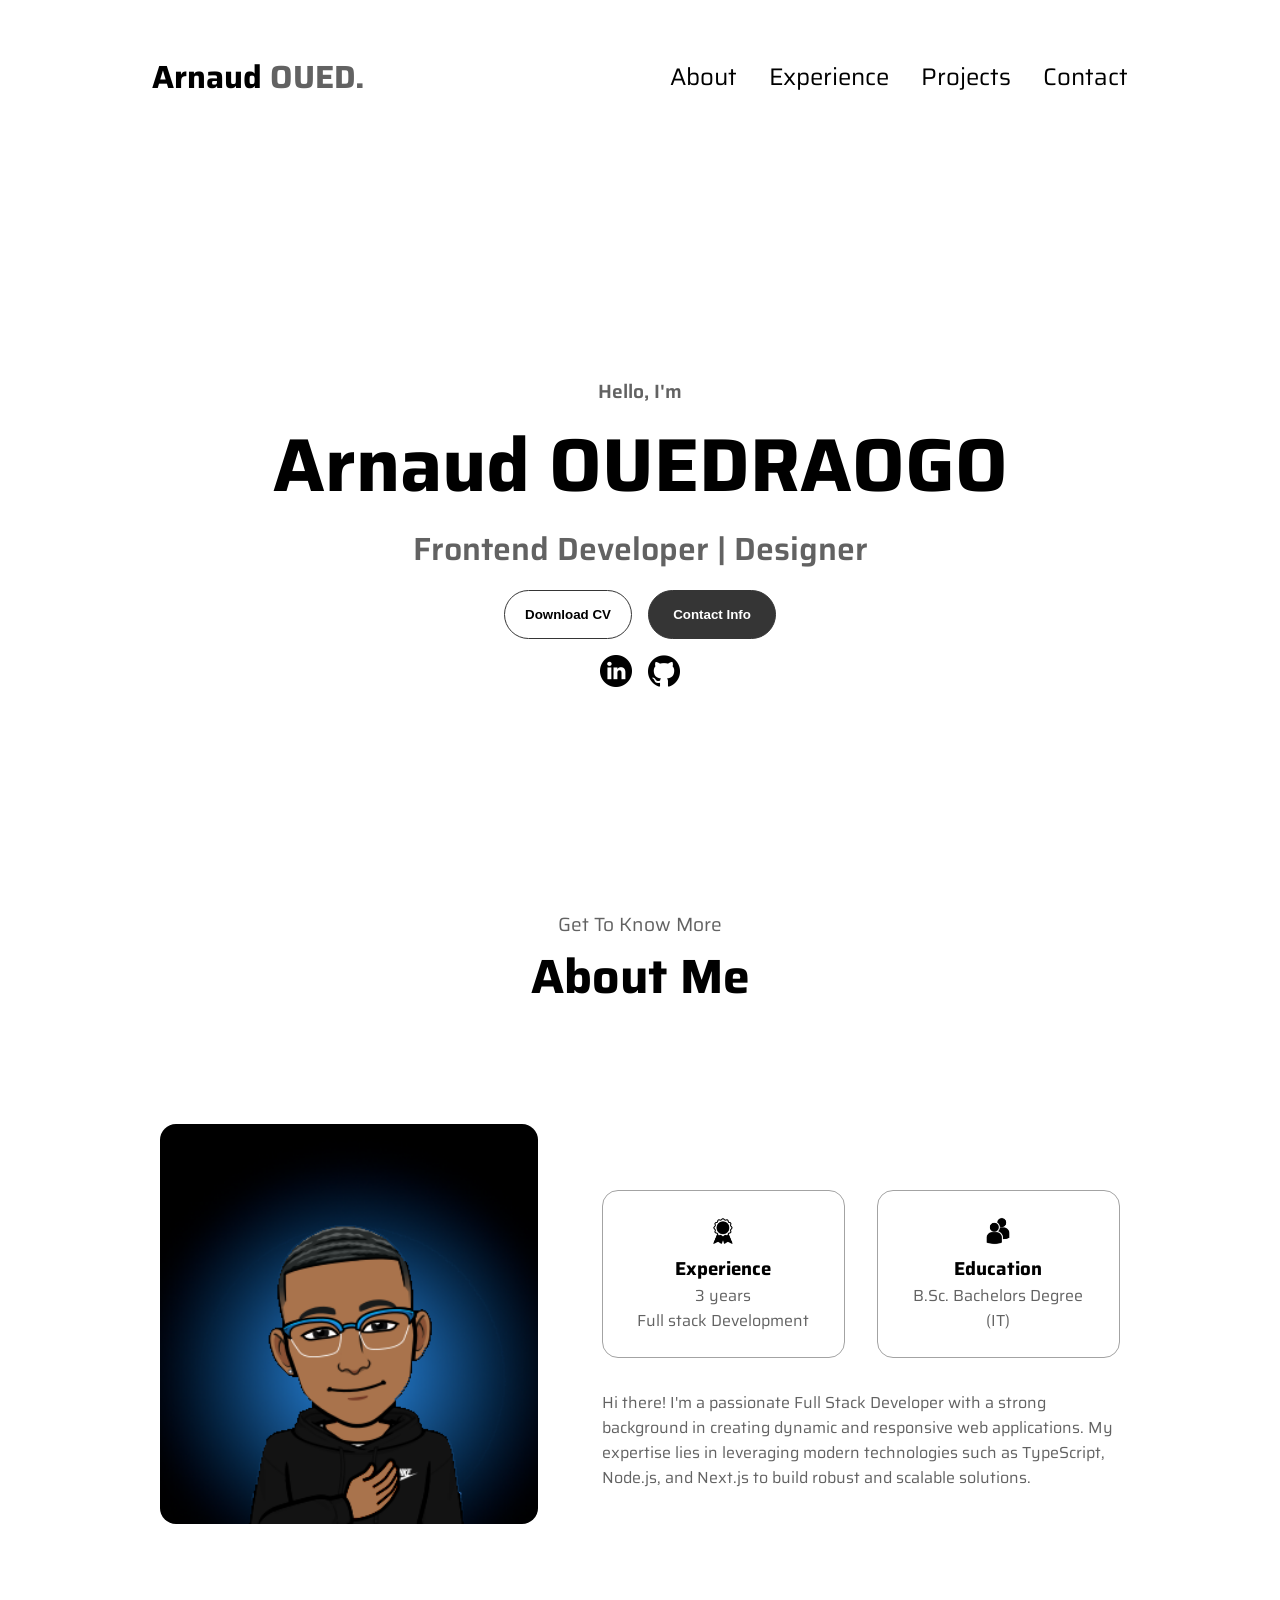
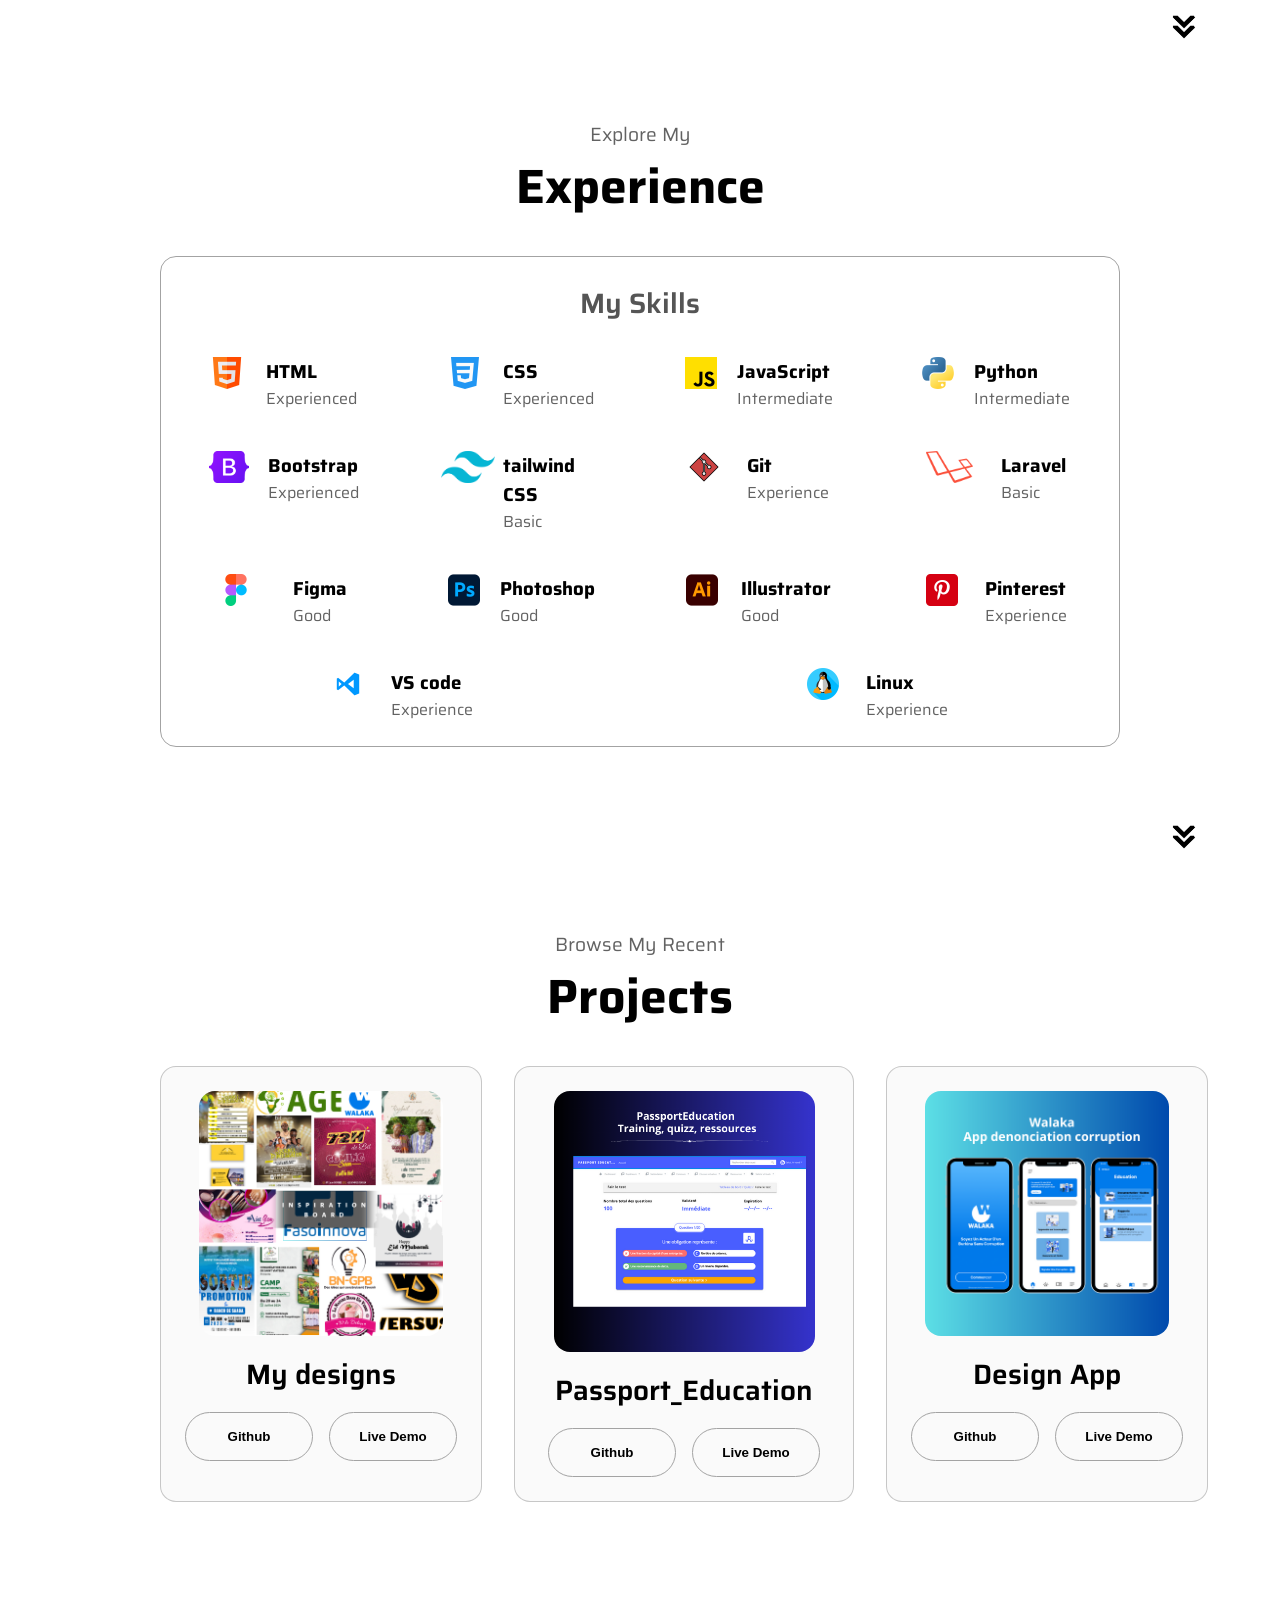
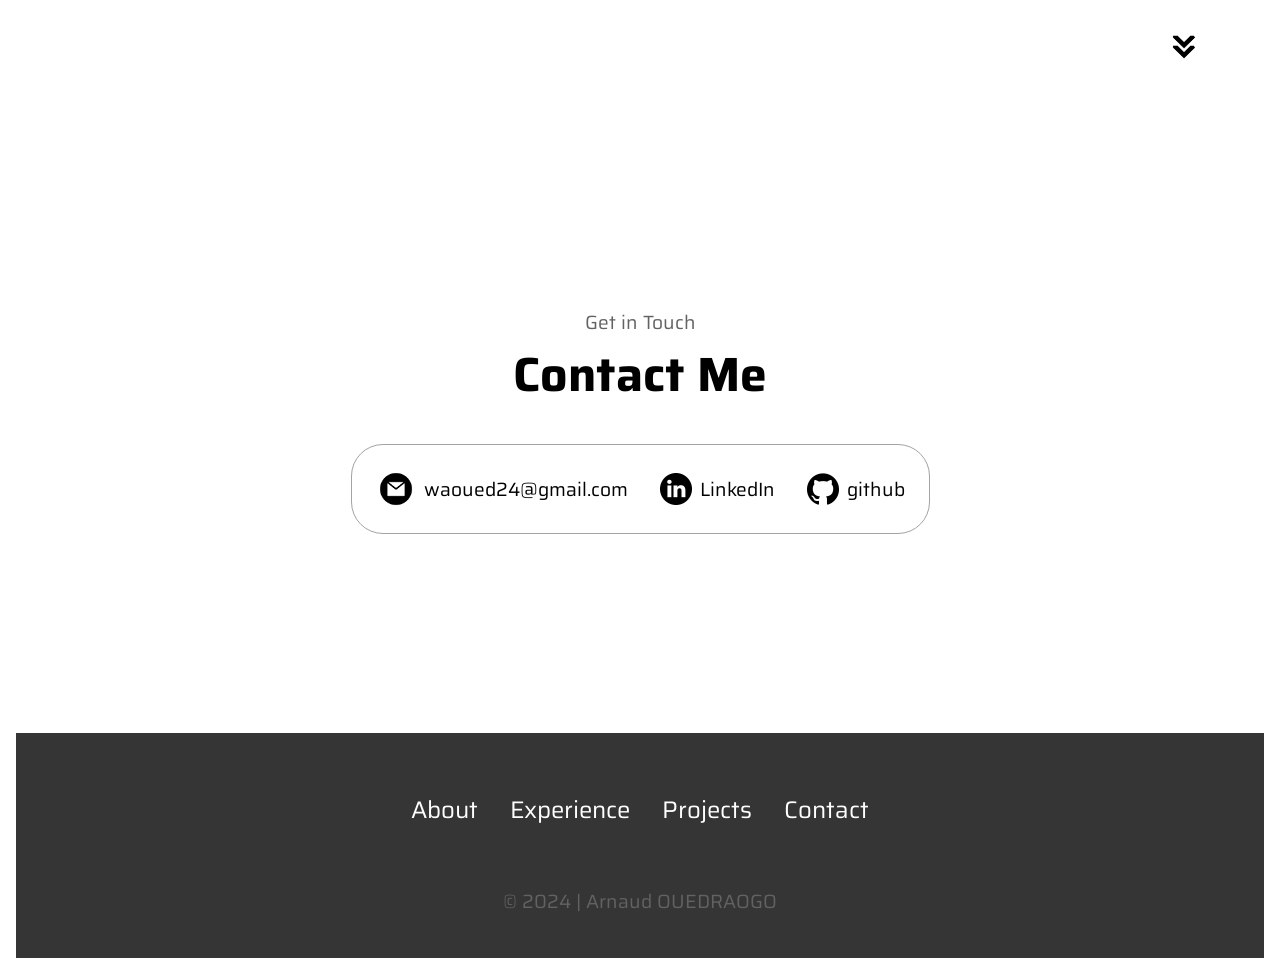
==== index.html @ 66325e2b "first commit" ====
<!DOCTYPE html>
<html lang="en">

<head>
  <meta charset="UTF-8" />
  <meta http-equiv="X-UA-Compatible" content="IE=edge" />
  <meta name="viewport" content="width=device-width, initial-scale=1.0" />
  <title>Arnaud OUED. | Portofolio</title>
  <link rel="stylesheet" href="style.css" />
  <link rel="stylesheet" href="mediaqueries.css" />
</head>

<body>
  <nav id="desktop-nav">
    <div class="logo"><strong>Arnaud <span>OUED.</span></strong></div>
    <div>
      <ul class="nav-links">
        <li><a href="#about">About</a></li>
        <li><a href="#experience">Experience</a></li>
        <li><a href="#projects">Projects</a></li>
        <li><a href="#contact">Contact</a></li>
      </ul>
    </div>
  </nav>
  <nav id="hamburger-nav">
    <div class="logo"><strong>Arnaud <span>OUED.</span></strong></div>
    <div class="hamburger-menu">
      <div class="hamburger-icon" onclick="toggleMenu()">
        <span></span>
        <span></span>
        <span></span>
      </div>
      <div class="menu-links">
        <li><a href="#about" onclick="toggleMenu()">About</a></li>
        <li><a href="#experience" onclick="toggleMenu()">Experience</a><li>
        <li><a href="#projects" onclick="toggleMenu()">Projects</a></li>
        <li><a href="#contact" onclick="toggleMenu()">Contact</a></li>
      </div>
    </div>
  </nav>
  <section id="profile">
    <!-- <div class="section__pic-container">
      <img src="./assets/profile-pic.png" alt="John Doe profile picture" />
    </div> -->
    <div class="section__text">
      <p class="section__text__p1">Hello, I'm</p>
      <h1 style="font-size: 75px;" class="title">Arnaud OUEDRAOGO</h1>
      <p class="section__text__p2">Frontend Developer | Designer</p>
      <div class="btn-container">
        <button class="btn btn-color-2" onclick="window.open('./assets/resume.pdf')">
          Download CV
        </button>
        <button class="btn btn-color-1" onclick="location.href='./#contact'">
          Contact Info
        </button>
      </div>
      <div id="socials-container">
        <img src="./assets/linkedin.png" alt="My LinkedIn profile" class="icon"
          onclick="location.href='https://www.linkedin.com/in/vikash-kumar-14782823b/'" />
        <img src="./assets/github.png" alt="My Github profile" class="icon"
          onclick="location.href='https://github.com/vikraj66'" />
      </div>
    </div>
  </section>
  <section id="about">
    <p class="section__text__p1">Get To Know More</p>
    <h1 class="title">About Me</h1>
    <div class="section-container">
      <div class="section__pic-container">
        <img src="./assets/Nono.png" alt="Profile picture" class="about-pic" />
      </div>
      <div class="about-details-container">
        <div class="about-containers">
          <div class="details-container">
            <img src="./assets/experience.png" alt="Experience icon" class="icon" />
            <h3>Experience</h3>
            <p>3 years <br />Full stack Development</p>
          </div>
          <div class="details-container">
            <img src="./assets/education.png" alt="Education icon" class="icon" />
            <h3>Education</h3>
            <p>B.Sc. Bachelors Degree (IT) </p>
          </div>
        </div>
        <div class="text-container">
          <p>
            Hi there! I'm a passionate Full Stack Developer with a strong background in creating dynamic and responsive
            web applications. My expertise lies in leveraging modern technologies such as TypeScript, Node.js, and
            Next.js to build robust and scalable solutions.
          </p>
        </div>
      </div>
    </div>
    <img src="./assets/arrow.png" alt="Arrow icon" class="icon arrow" onclick="location.href='./#experience'" />
  </section>
  <section id="experience">
    <p class="section__text__p1">Explore My</p>
    <h1 class="title">Experience</h1>
    <div class="experience-details-container">
      <div class="about-containers">
        <div class="details-container">
          <h2 class="experience-sub-title">My Skills</h2>
          <div class="article-container">
            <article>
              <img src="./assets/html.png" alt="Experience icon" class="icon" />
              <div>
                <h3>HTML</h3>
                <p>Experienced</p>
              </div>
            </article>
            <article>
              <img src="./assets/css-3.png" alt="Experience icon" class="icon" />
              <div>
                <h3>CSS</h3>
                <p>Experienced</p>
              </div>
            </article>
            <article>
              <img src="./assets/js.png" alt="Experience icon" class="icon" />
              <div>
                <h3>JavaScript</h3>
                <p>Intermediate</p>
              </div>
            </article>
            <article>
              <img src="./assets/python.png" alt="Experience icon" class="icon" />
              <div>
                <h3>Python</h3>
                <p>Intermediate</p>
              </div>
            </article>
            <article>
              <img src="./assets/bootstrap.png" alt="Experience icon" class="icon" />
              <div>
                <h3>Bootstrap</h3>
                <p>Experienced</p>
              </div>
            </article>
            <article>
              <img src="./assets/tailwind.png" alt="Experience icon" class="icon" />
              <div>
                <h3>tailwind CSS</h3>
                <p>Basic</p>
              </div>
            </article>
            
            <article>
              <img src="./assets/gite.png" alt="Experience icon" class="icon" />
              <div>
                <h3>Git</h3>
                <p>Experience</p>
              </div>
            </article>
            <article>
              <img src="./assets/laravel.png" alt="Experience icon" class="icon" />
              <div>
                <h3>Laravel</h3>
                <p>Basic</p>
              </div>
            </article>
            <article>
              <img src="./assets/figma.png" alt="Experience icon" class="icon" />
              <div>
                <h3>Figma</h3>
                <p>Good</p>
              </div>
            </article>
            <article>
              <img src="./assets/photoshop.png" alt="Experience icon" class="icon" />
              <div>
                <h3>Photoshop</h3>
                <p>Good</p>
              </div>
            </article>
            <article>
              <img src="./assets/illustrateur.png" alt="Experience icon" class="icon" />
              <div>
                <h3>Illustrator</h3>
                <p>Good</p>
              </div>
            </article>
            <article>
              <img src="./assets/pinterest.png" alt="Experience icon" class="icon" />
              <div>
                <h3><Pre></Pre>Pinterest</h3>
                <p>Experience</p>
              </div>
            </article>
            <article>
              <img src="./assets/code.png" alt="Experience icon" class="icon" />
              <div>
                <h3>VS code</h3>
                <p>Experience</p>
              </div>
            </article>
            <article>
              <img src="./assets/linux.png" alt="Experience icon" class="icon" />
              <div>
                <h3>Linux</h3>
                <p>Experience</p>
              </div>
            </article>
          </div>
        </div>
      </div>
    </div>
    <img src="./assets/arrow.png" alt="Arrow icon" class="icon arrow" onclick="location.href='./#projects'" />
  </section>
  <section id="projects">
    <p class="section__text__p1">Browse My Recent</p>
    <h1 class="title">Projects</h1>
    <div class="experience-details-container">
      <div class="about-containers">
        <div class="details-container color-container">
          <div class="article-container">
            <img src="./assets/2.png" alt="Project 1" class="project-img" />
          </div>
          <h2 class="experience-sub-title project-title">My designs</h2>
          <div class="btn-container">
            <button class="btn btn-color-2 project-btn" onclick="location.href='https://github.com/'">
              Github
            </button>
            <button class="btn btn-color-2 project-btn" onclick="location.href='https://github.com/'">
              Live Demo
            </button>
          </div>
        </div>
        <div class="details-container color-container">
          <div class="article-container">
            <img src="./assets/3.png" alt="Project 2" class="project-img" />
          </div>
          <h2 class="experience-sub-title project-title">Passport_Education</h2>
          <div class="btn-container">
            <button class="btn btn-color-2 project-btn" onclick="location.href='https://github.com/'">
              Github
            </button>
            <button class="btn btn-color-2 project-btn" onclick="location.href='https://github.com/'">
              Live Demo
            </button>
          </div>
        </div>
        <div class="details-container color-container">
          <div class="article-container">
            <img src="./assets/1.png" alt="Project 3" class="project-img" />
          </div>
          <h2 class="experience-sub-title project-title">Design App</h2>
          <div class="btn-container">
            <button class="btn btn-color-2 project-btn" onclick="location.href='https://github.com/'">
              Github
            </button>
            <button class="btn btn-color-2 project-btn" onclick="location.href='https://github.com/'">
              Live Demo
            </button>
          </div>
        </div>
      </div>
    </div>
    <img src="./assets/arrow.png" alt="Arrow icon" class="icon arrow" onclick="location.href='./#contact'" />
  </section>
  <section id="contact">
    <p class="section__text__p1">Get in Touch</p>
    <h1 class="title">Contact Me</h1>
    <div class="contact-info-upper-container">
      <div class="contact-info-container">
        <img src="./assets/email.png" alt="Email icon" class="icon contact-icon email-icon" />
        <p><a href="mailto:waoued24@gmail.com">waoued24@gmail.com</a></p>
      </div>
      <div class="contact-info-container">
        <img src="./assets/linkedin.png" alt="LinkedIn icon" class="icon contact-icon" />
        <p><a href="">LinkedIn</a></p>
      </div>
      <div class="contact-info-container">
        <img src="./assets/github.png" alt="github icon" class="icon contact-icon" />
        <p><a href="">github</a></p>
      </div>
    </div>
  </section>
  <footer>
    <nav>
      <div class="nav-links-container">
        <ul class="nav-links">
          <li><a href="#about">About</a></li>
          <li><a href="#experience">Experience</a></li>
          <li><a href="#projects">Projects</a></li>
          <li><a href="#contact">Contact</a></li>
        </ul>
      </div>
    </nav>
    <p> © 2024 | Arnaud OUEDRAOGO <p>
  </footer>
  <script src="script.js"></script>
</body>

</html>
---- style.css ----
/* GENERAL */

@import url('https://fonts.googleapis.com/css2?family=Saira+Condensed:wght@100;200;300;400;500;600;700;800;900&family=Saira:ital,wght@0,100..900;1,100..900&display=swap');
* {
  margin: 0;
  padding: 0;
}

body {
  font-family: "Saira";
}

html {
  scroll-behavior: smooth;
}

p {
  color: #626262;
}
span{
  color: #626262;
}
/* TRANSITION */

a,
.btn {
  transition: all 300ms ease;
}

/* DESKTOP NAV */

nav,
.nav-links {
  display: flex;
}

nav {
  justify-content: space-around;
  align-items: center;
  height: 17vh;
}

.nav-links {
  gap: 2rem;
  list-style: none;
  font-size: 1.5rem;
}

a {
  color: black;
  text-decoration: none;
  text-decoration-color: white;
}

a:hover {
  color: grey;
  text-decoration: underline;
  text-underline-offset: 1rem;
  text-decoration-color: rgb(181, 181, 181);
}

.logo {
  font-size: 2rem;
}

.logo:hover {
  cursor: default;
}

/* HAMBURGER MENU */

#hamburger-nav {
  display: none;
}

.hamburger-menu {
  position: relative;
  display: inline-block;
}

.hamburger-icon {
  display: flex;
  flex-direction: column;
  justify-content: space-between;
  height: 24px;
  width: 30px;
  cursor: pointer;
}

.hamburger-icon span {
  width: 100%;
  height: 2px;
  background-color: black;
  transition: all 0.3 ease-in-out;
}

.menu-links {
  position: absolute;
  top: 100%;
  right: 0;
  background-color: white;
  width: fit-content;
  max-height: 0;
  overflow: hidden;
  transition: all 0.3 ease-in-out;
}

.menu-links a {
  display: block;
  padding: 10px;
  text-align: center;
  font-size: 1.5rem;
  color: black;
  text-decoration: none;
  transition: all 0.3 ease-in-out;
}

.menu-links li {
  list-style: none;
}

.menu-links.open {
  max-height: 300px;
}

.hamburger-icon.open span:first-child {
  transform: rotate(45deg) translate(10px, 5px);
}

.hamburger-icon.open span:nth-child(2) {
  opacity: 0;
}

.hamburger-icon.open span:last-child {
  transform: rotate(-45deg) translate(10px, -5px);
}

.hamburger-icon span:first-child {
  transform: none;
}

.hamburger-icon span:first-child {
  opacity: 1;
}

.hamburger-icon span:first-child {
  transform: none;
}

/* SECTIONS */

section {
  padding-top: 4vh;
  height: 90vh;
  margin: 0 10rem;
  box-sizing: border-box;
  min-height: fit-content;
}

.section-container {
  display: flex;
  /* width: 400px; */
  /* height: 1000px; */
}

/* PROFILE SECTION */

#profile {
  display: flex;
  justify-content: center;
  gap: 5rem;
  height: 80vh;
}

.section__pic-container {
  display: flex;
  height: 400px;
  width: 400px;
  margin: auto 0;
}

.section__text {
  align-self: center;
  text-align: center;
}

.section__text p {
  font-weight: 600;
}

.section__text__p1 {
  text-align: center;
  font-size: larger;
}

.section__text__p2 {
  font-size: 2rem;
  margin-bottom: 1rem;
}

.title {
  font-size: 3rem;
  text-align: center;
}

#socials-container {
  display: flex;
  justify-content: center;
  margin-top: 1rem;
  gap: 1rem;
}

/* ICONS */

.icon {
  cursor: pointer;
  height: 2rem;
}

/* BUTTONS */

.btn-container {
  display: flex;
  justify-content: center;
  gap: 1rem;
}

.btn {
  font-weight: 600;
  transition: all 300ms ease;
  padding: 1rem;
  width: 8rem;
  border-radius: 2rem;
}

.btn-color-1,
.btn-color-2 {
  border: #353535 0.1rem solid;
}

.btn-color-1:hover,
.btn-color-2:hover {
  cursor: pointer;
}

.btn-color-1,
.btn-color-2:hover {
  background: #353535;
  color: white;
}

.btn-color-1:hover {
  background: rgb(0, 0, 0);
}

.btn-color-2 {
  background: none;
}

.btn-color-2:hover {
  border: rgb(255, 255, 255) 0.1rem solid;
}

.btn-container {
  gap: 1rem;
}

/* ABOUT SECTION */

#about {
  position: relative;
}

.about-containers {
  gap: 2rem;
  margin-bottom: 2rem;
  margin-top: 2rem;
}

.about-details-container {
  justify-content: center;
  flex-direction: column;
}

.about-containers,
.about-details-container {
  display: flex;
  /* height: 200px; */
}

.about-pic {
  border-radius: 1rem;
}

.arrow {
  position: absolute;
  right: -5rem;
  bottom: 2.5rem;
}

.details-container {
  padding: 1.5rem;
  flex: 1;
  background: white;
  border-radius: 1rem;
  border: rgb(53, 53, 53) 0.1rem solid;
  border-color: rgb(163, 163, 163);
  text-align: center;
}

.section-container {
  gap: 4rem;
  height: 80%;
}

.section__pic-container {
  height: 400px;
  width: 400px;
  margin: auto 0;
}

/* EXPERIENCE SECTION */

#experience {
  position: relative;
}

.experience-sub-title {
  color: rgb(85, 85, 85);
  font-weight: 600;
  font-size: 1.75rem;
  margin-bottom: 2rem;
}

.experience-details-container {
  display: flex;
  justify-content: center;
  flex-direction: column;
}

.article-container {
  display: flex;
  text-align: initial;
  flex-wrap: wrap;
  flex-direction: row;
  gap: 2.5rem;
  justify-content: space-around;
}

article {
  display: flex;
  width: 10rem;
  justify-content: space-around;
  gap: 0.5rem;
}

article .icon {
  cursor: default;
}

/* PROJECTS SECTION */

#projects {
  position: relative;
}

.color-container {
  border-color: rgba(163, 163, 163, 0.576);
  background: rgb(250, 250, 250);
}

.project-img {
  border-radius: 1rem;
  width: 90%;
  height: 90%;
}

.project-title {
  margin: 1rem;
  color: black;
}

.project-btn {
  color: black;
  border-color: rgb(163, 163, 163);
}

/* CONTACT */

#contact {
  display: flex;
  justify-content: center;
  flex-direction: column;
  height: 70vh;
}

.contact-info-upper-container {
  display: flex;
  justify-content: center;
  border-radius: 2rem;
  border: rgb(53, 53, 53) 0.1rem solid;
  border-color: rgb(163, 163, 163);
  background: (250, 250, 250);
  margin: 2rem auto;
  padding: 0.5rem;
}

.contact-info-container {
  display: flex;
  align-items: center;
  justify-content: center;
  gap: 0.5rem;
  margin: 1rem;
}

.contact-info-container p {
  font-size: larger;
}

.contact-icon {
  cursor: default;
}

.email-icon {
  height: 2.5rem;
}

/* FOOTER SECTION */

footer {
  height: 25vh;
  margin: 0 1rem;
  background-color: #353535;
}
footer nav .nav-links-container .nav-links li a{
  color: white;
}

footer p {
  text-align: center;
  font-size: larger;

}
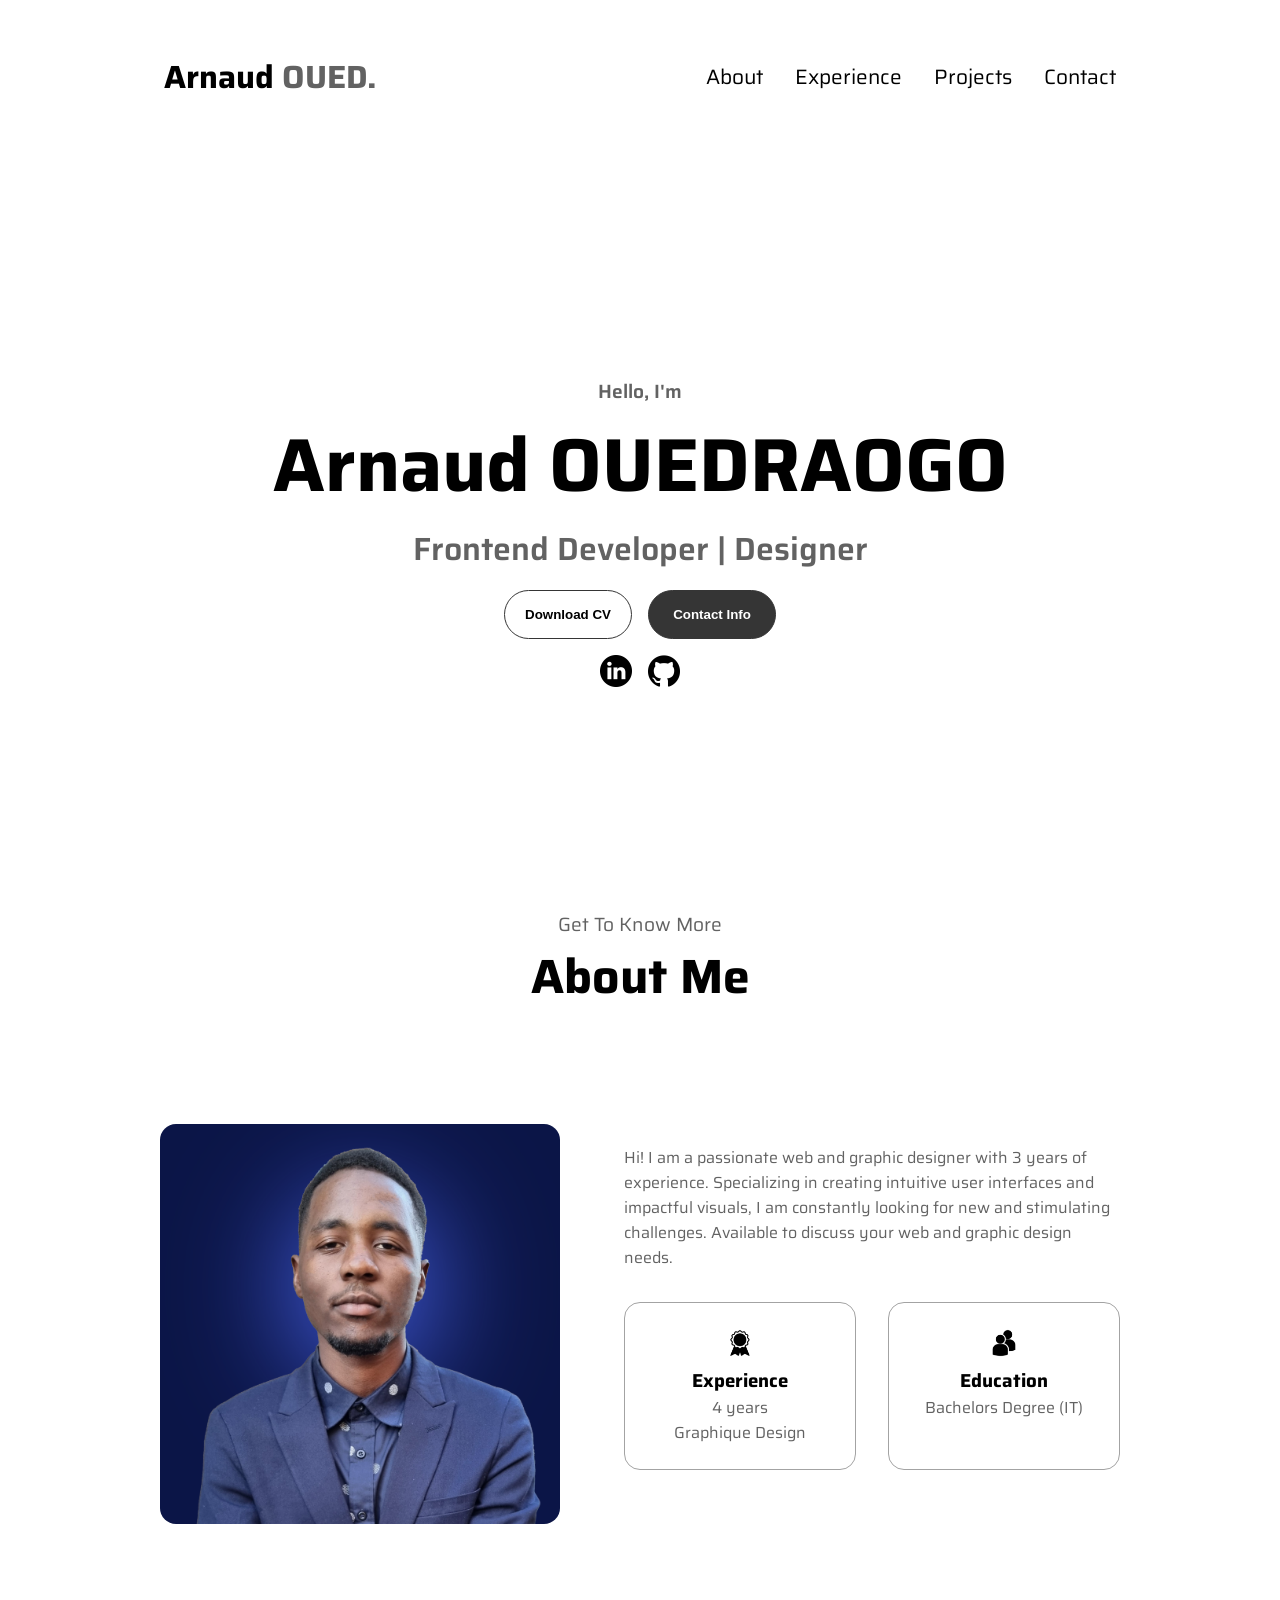
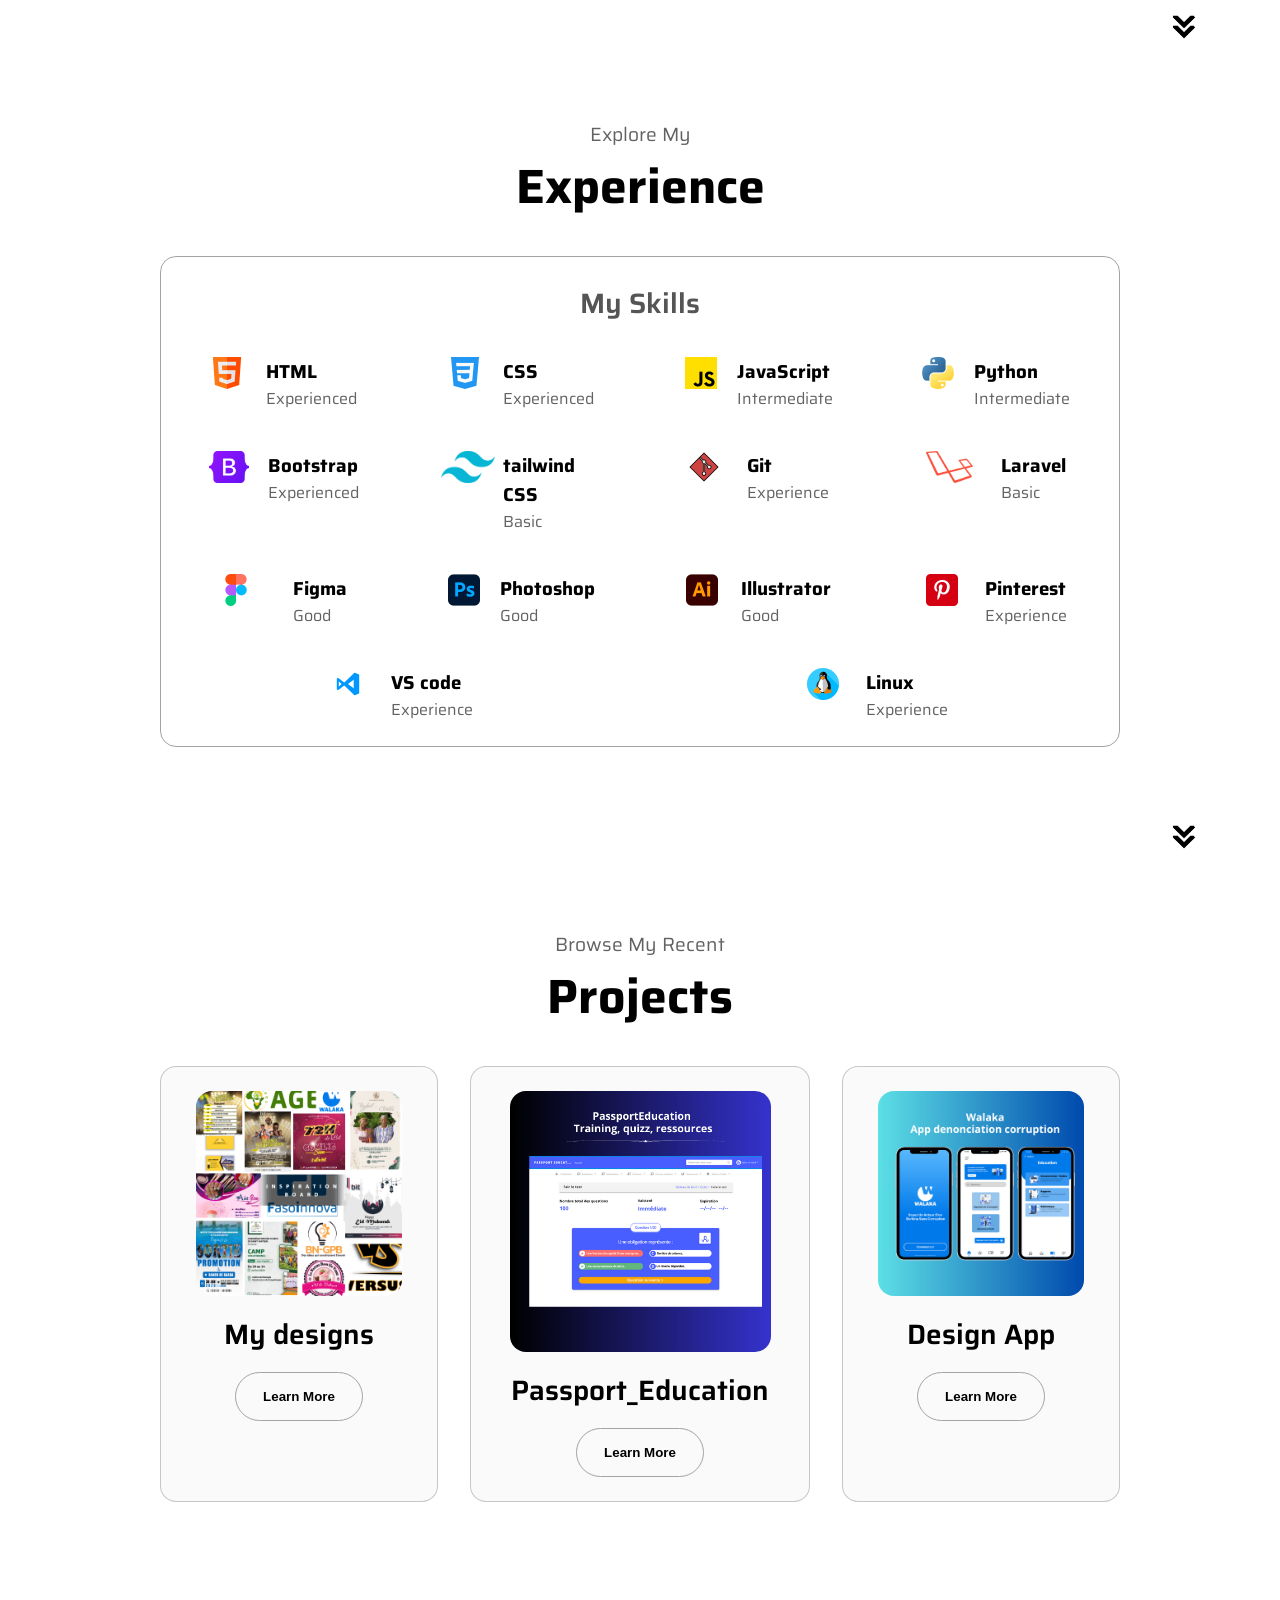
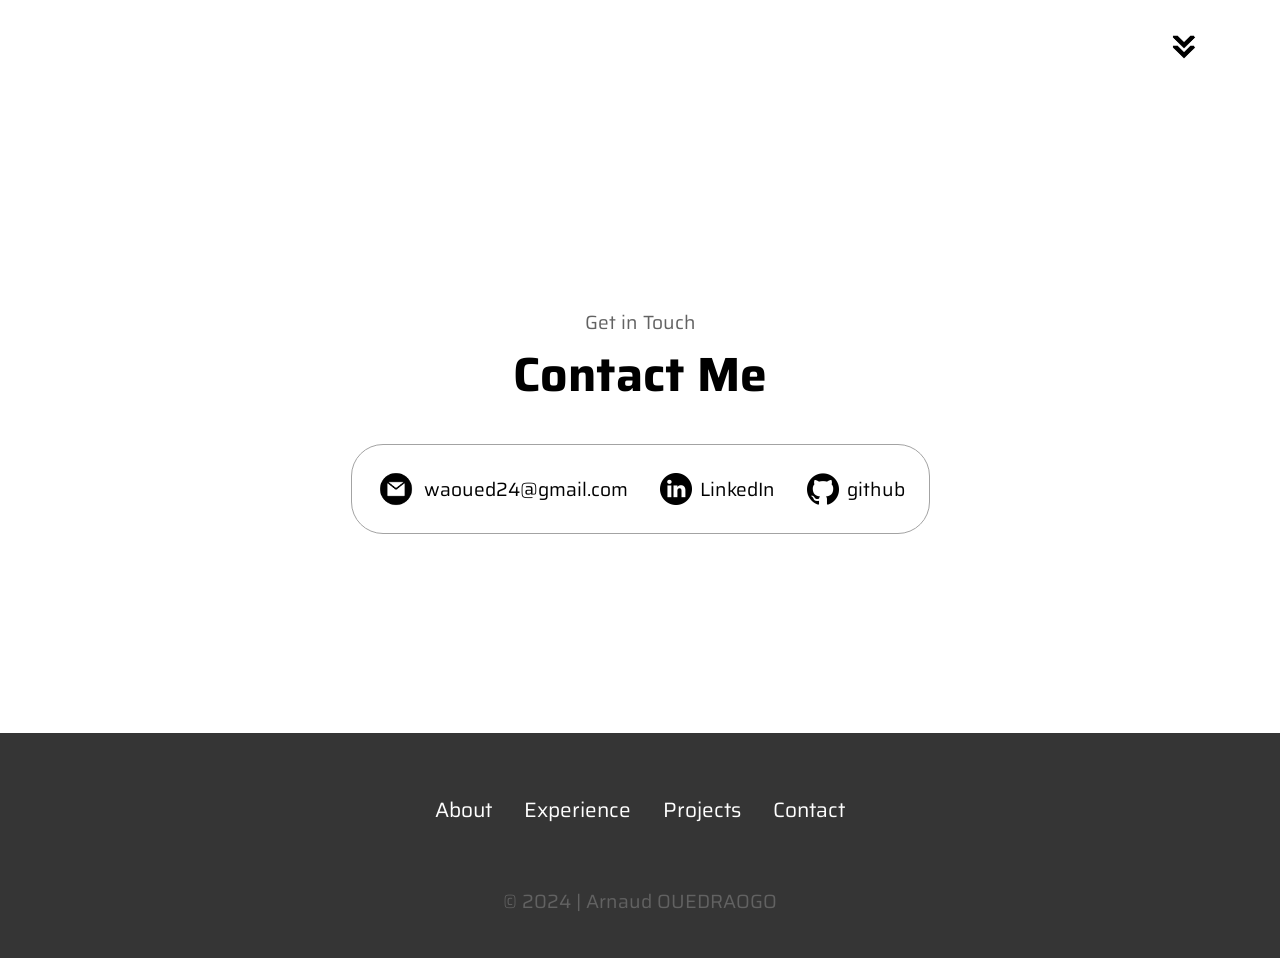
==== commit 3c0f095c: "commit-1" ====
--- a/index.html
+++ b/index.html
@@ -50,15 +50,15 @@
         <button class="btn btn-color-2" onclick="window.open('./assets/resume.pdf')">
           Download CV
         </button>
-        <button class="btn btn-color-1" onclick="location.href='./#contact'">
+        <button class="btn btn-color-1" href="#contact" onclick="location.href='./#contact'">
           Contact Info
         </button>
       </div>
       <div id="socials-container">
         <img src="./assets/linkedin.png" alt="My LinkedIn profile" class="icon"
-          onclick="location.href='https://www.linkedin.com/in/vikash-kumar-14782823b/'" />
+          onclick="location.href='https://www.linkedin.com/in/arnaud-ouedraogo-17aa90238/'" />
         <img src="./assets/github.png" alt="My Github profile" class="icon"
-          onclick="location.href='https://github.com/vikraj66'" />
+          onclick="location.href='https://github.com/nauhah'" />
       </div>
     </div>
   </section>
@@ -67,28 +67,31 @@
     <h1 class="title">About Me</h1>
     <div class="section-container">
       <div class="section__pic-container">
-        <img src="./assets/Nono.png" alt="Profile picture" class="about-pic" />
+        <img src="./assets/meSquare.png" alt="Profile picture" class="about-pic" />
       </div>
       <div class="about-details-container">
+        <div class="text-container">
+          <p>
+            Hi! I am a passionate web and graphic designer with 3
+            years of experience. Specializing in creating intuitive
+            user interfaces and impactful visuals, I am constantly
+            looking for new and stimulating challenges. Available
+            to discuss your web and graphic design needs.
+          </p>
+        </div>
         <div class="about-containers">
           <div class="details-container">
             <img src="./assets/experience.png" alt="Experience icon" class="icon" />
             <h3>Experience</h3>
-            <p>3 years <br />Full stack Development</p>
+            <p>4 years <br />Graphique Design</p>
           </div>
           <div class="details-container">
             <img src="./assets/education.png" alt="Education icon" class="icon" />
             <h3>Education</h3>
-            <p>B.Sc. Bachelors Degree (IT) </p>
-          </div>
-        </div>
-        <div class="text-container">
-          <p>
-            Hi there! I'm a passionate Full Stack Developer with a strong background in creating dynamic and responsive
-            web applications. My expertise lies in leveraging modern technologies such as TypeScript, Node.js, and
-            Next.js to build robust and scalable solutions.
-          </p>
-        </div>
+            <p>Bachelors Degree (IT)</p>
+          </div>
+        </div>
+        
       </div>
     </div>
     <img src="./assets/arrow.png" alt="Arrow icon" class="icon arrow" onclick="location.href='./#experience'" />
@@ -217,12 +220,10 @@
           </div>
           <h2 class="experience-sub-title project-title">My designs</h2>
           <div class="btn-container">
-            <button class="btn btn-color-2 project-btn" onclick="location.href='https://github.com/'">
-              Github
+            <button class="btn btn-color-2 project-btn" onclick="location.href='https://drive.google.com/drive/u/2/folders/1s-h-1ZfGOaL0-JCtciGEGVBbSEULwN-r/'">
+              Learn More
             </button>
-            <button class="btn btn-color-2 project-btn" onclick="location.href='https://github.com/'">
-              Live Demo
-            </button>
+           
           </div>
         </div>
         <div class="details-container color-container">
@@ -231,12 +232,10 @@
           </div>
           <h2 class="experience-sub-title project-title">Passport_Education</h2>
           <div class="btn-container">
-            <button class="btn btn-color-2 project-btn" onclick="location.href='https://github.com/'">
-              Github
+            <button class="btn btn-color-2 project-btn" onclick="location.href='https://passport-education.com/'">
+              Learn More
             </button>
-            <button class="btn btn-color-2 project-btn" onclick="location.href='https://github.com/'">
-              Live Demo
-            </button>
+            
           </div>
         </div>
         <div class="details-container color-container">
@@ -245,18 +244,17 @@
           </div>
           <h2 class="experience-sub-title project-title">Design App</h2>
           <div class="btn-container">
-            <button class="btn btn-color-2 project-btn" onclick="location.href='https://github.com/'">
-              Github
+            <button class="btn btn-color-2 project-btn" onclick="location.href='https://www.figma.com/design/ygji7sSsJYiWOhnUoR89D9/Anti-corruption-App?m=auto&t=owJWenIJ2Zeun2Gu-6'">
+              Learn More
             </button>
-            <button class="btn btn-color-2 project-btn" onclick="location.href='https://github.com/'">
-              Live Demo
-            </button>
+            
           </div>
         </div>
       </div>
     </div>
     <img src="./assets/arrow.png" alt="Arrow icon" class="icon arrow" onclick="location.href='./#contact'" />
   </section>
+
   <section id="contact">
     <p class="section__text__p1">Get in Touch</p>
     <h1 class="title">Contact Me</h1>
@@ -267,11 +265,11 @@
       </div>
       <div class="contact-info-container">
         <img src="./assets/linkedin.png" alt="LinkedIn icon" class="icon contact-icon" />
-        <p><a href="">LinkedIn</a></p>
+        <p><a href="https://www.linkedin.com/in/arnaud-ouedraogo-17aa90238/">LinkedIn</a></p>
       </div>
       <div class="contact-info-container">
         <img src="./assets/github.png" alt="github icon" class="icon contact-icon" />
-        <p><a href="">github</a></p>
+        <p><a href="https://www.github.com/nauhah">github</a></p>
       </div>
     </div>
   </section>
--- a/style.css
+++ b/style.css
@@ -43,7 +43,7 @@
 .nav-links {
   gap: 2rem;
   list-style: none;
-  font-size: 1.5rem;
+  font-size: 1.3rem;
 }
 
 a {
@@ -393,7 +393,6 @@
   flex-direction: column;
   height: 70vh;
 }
-
 .contact-info-upper-container {
   display: flex;
   justify-content: center;
@@ -429,7 +428,7 @@
 
 footer {
   height: 25vh;
-  margin: 0 1rem;
+  margin: 0;
   background-color: #353535;
 }
 footer nav .nav-links-container .nav-links li a{
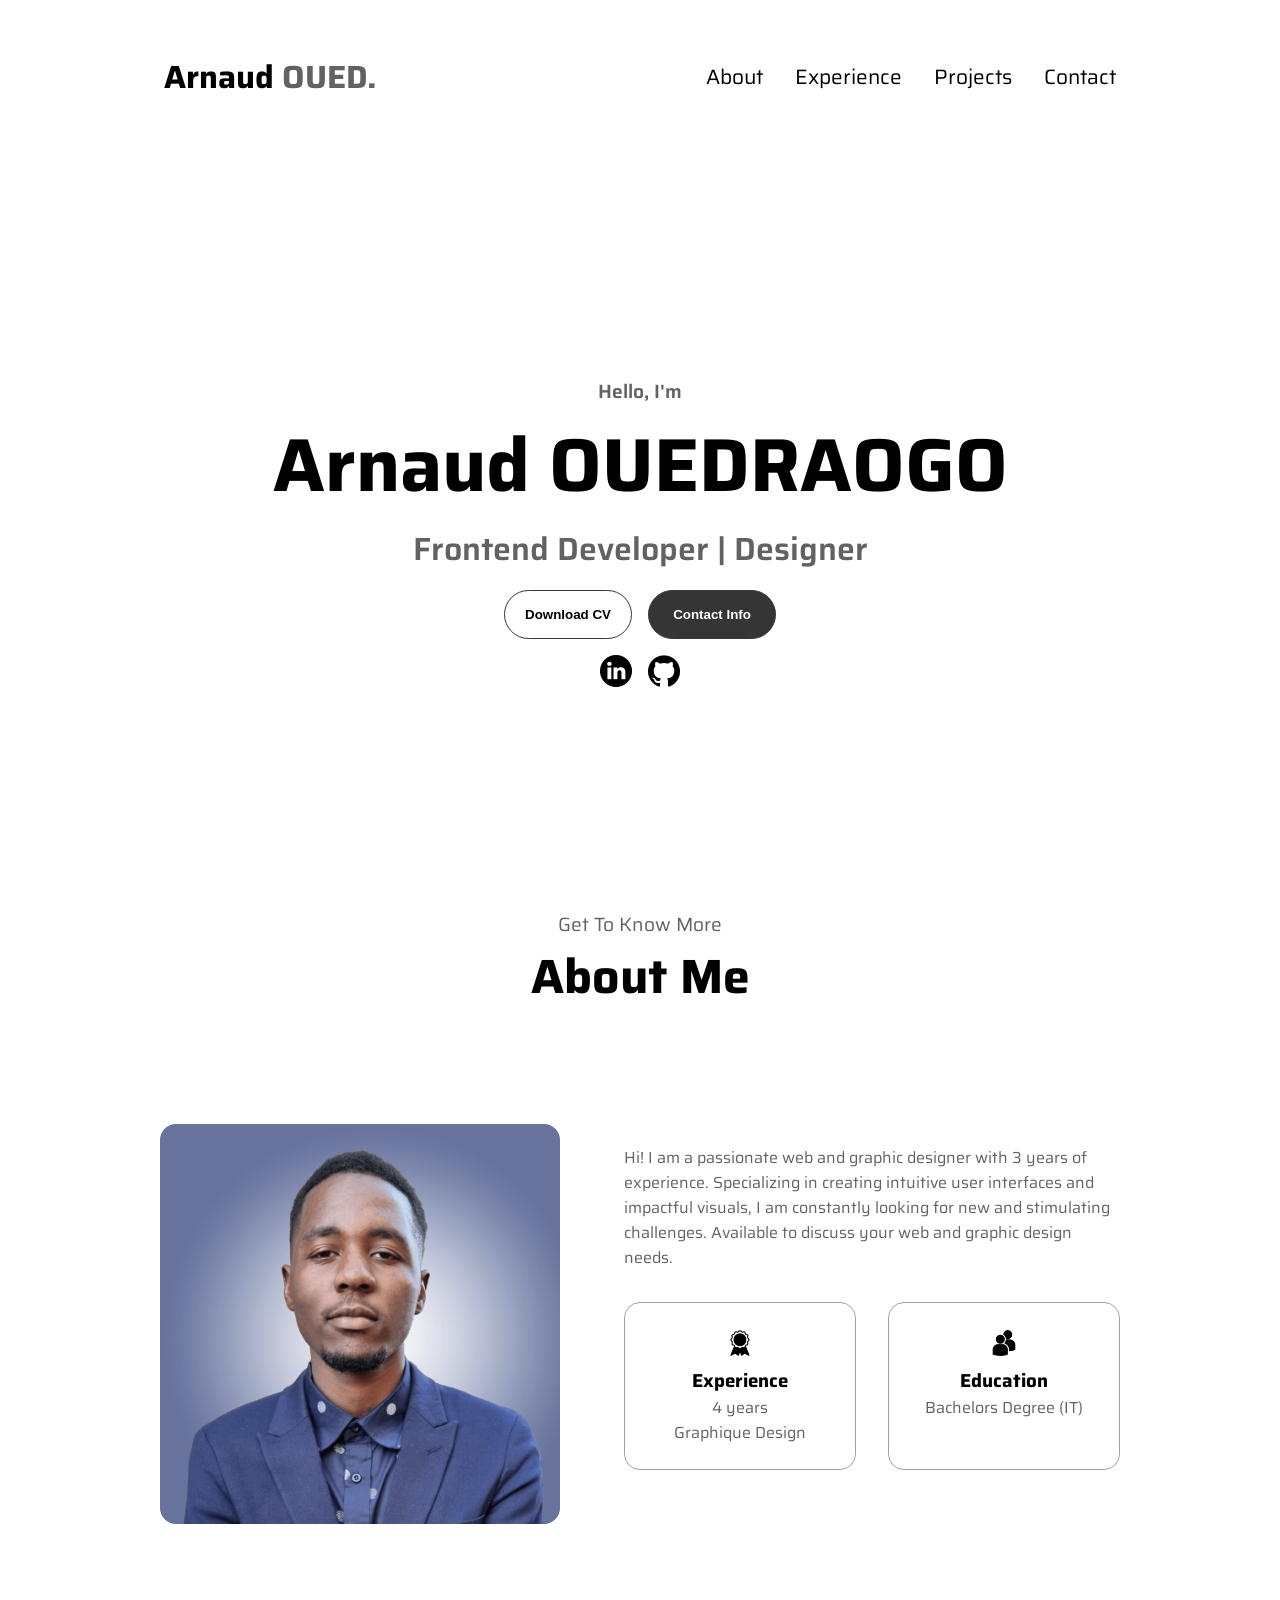
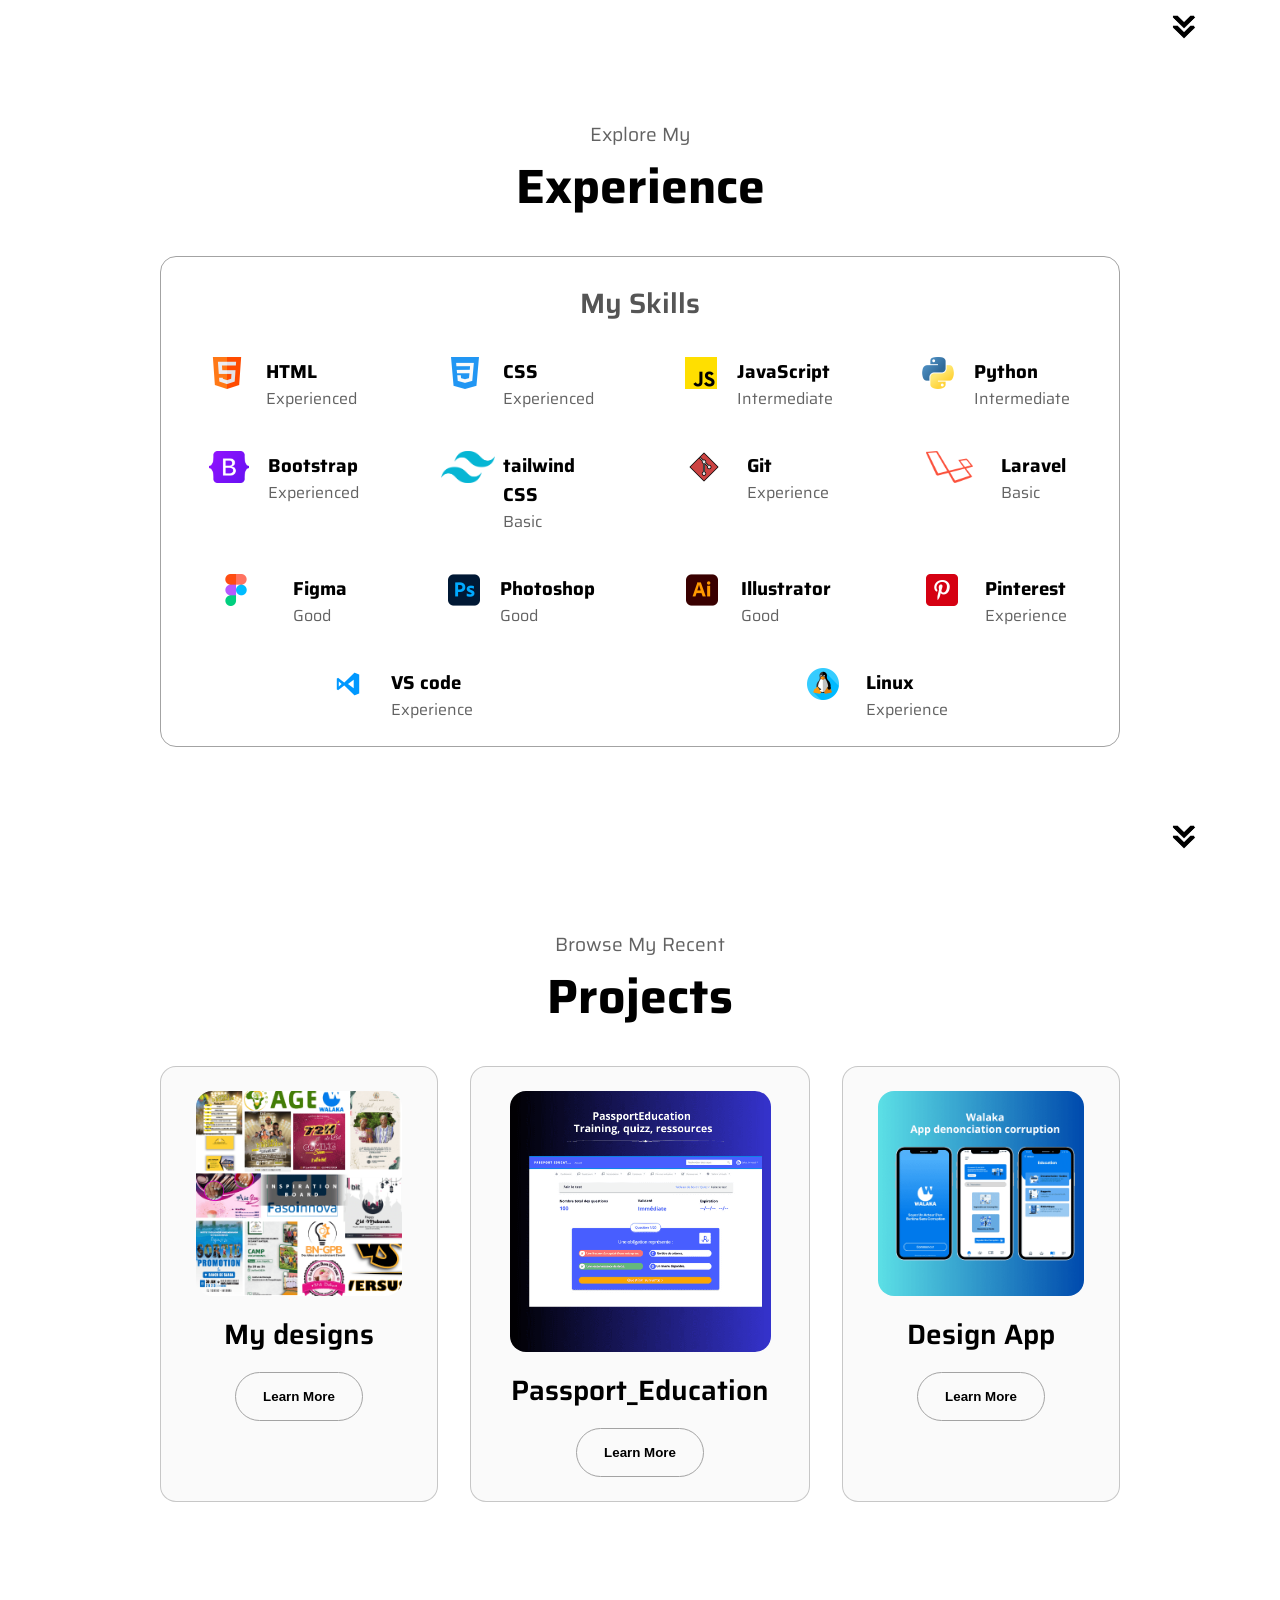
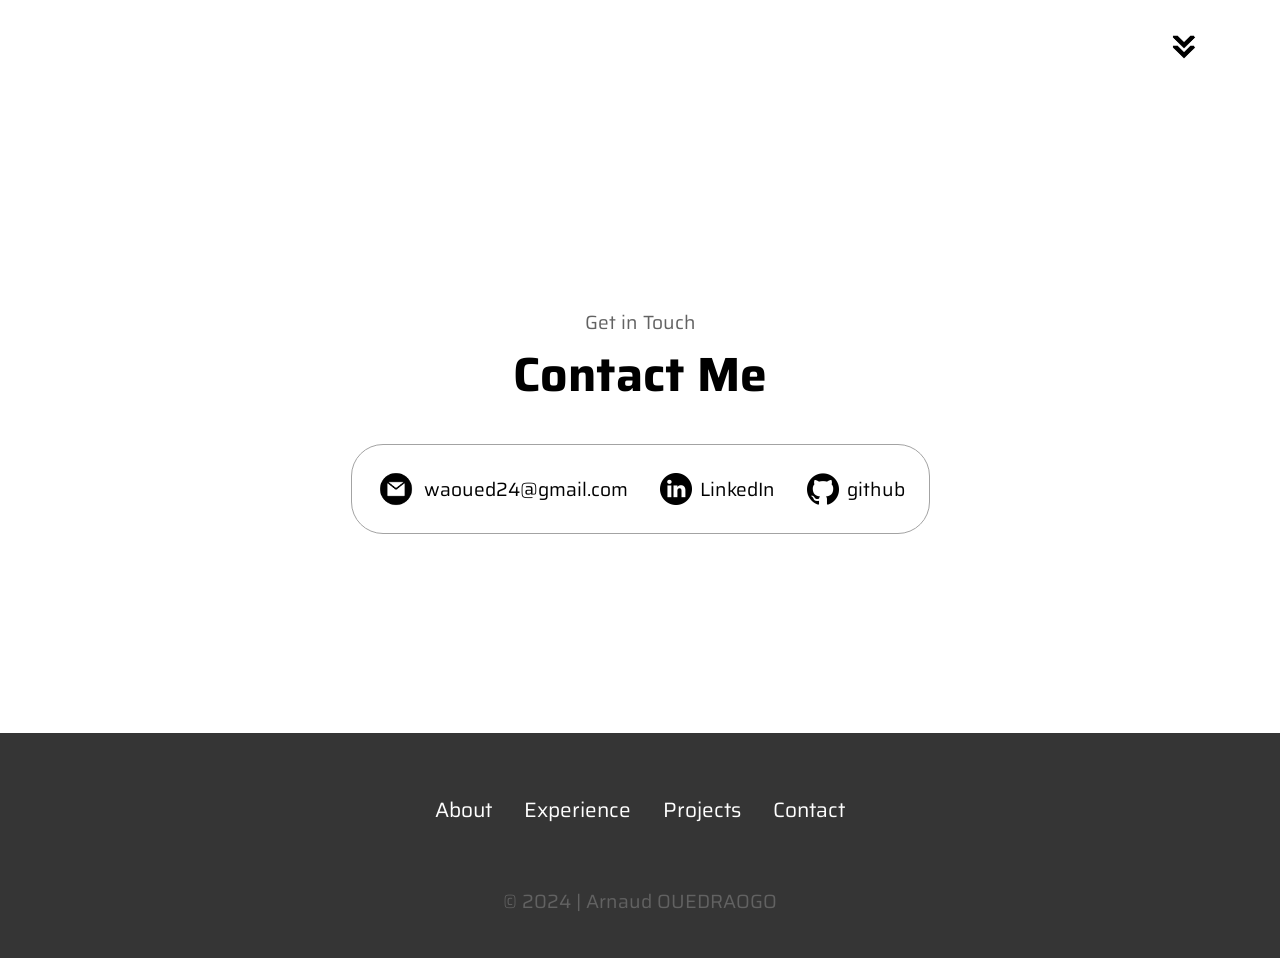
==== commit b14aef37: "commit-2" ====
--- a/index.html
+++ b/index.html
@@ -55,9 +55,9 @@
         </button>
       </div>
       <div id="socials-container">
-        <img src="./assets/linkedin.png" alt="My LinkedIn profile" class="icon"
+        <img target="_blank" src="./assets/linkedin.png" alt="My LinkedIn profile" class="icon"
           onclick="location.href='https://www.linkedin.com/in/arnaud-ouedraogo-17aa90238/'" />
-        <img src="./assets/github.png" alt="My Github profile" class="icon"
+        <img target="_blank" src="./assets/github.png" alt="My Github profile" class="icon"
           onclick="location.href='https://github.com/nauhah'" />
       </div>
     </div>
@@ -67,7 +67,7 @@
     <h1 class="title">About Me</h1>
     <div class="section-container">
       <div class="section__pic-container">
-        <img src="./assets/meSquare.png" alt="Profile picture" class="about-pic" />
+        <img src="./assets/me.png" alt="Profile picture" class="about-pic" />
       </div>
       <div class="about-details-container">
         <div class="text-container">
@@ -265,11 +265,11 @@
       </div>
       <div class="contact-info-container">
         <img src="./assets/linkedin.png" alt="LinkedIn icon" class="icon contact-icon" />
-        <p><a href="https://www.linkedin.com/in/arnaud-ouedraogo-17aa90238/">LinkedIn</a></p>
+        <p><a target="_blank" href="https://www.linkedin.com/in/arnaud-ouedraogo-17aa90238/">LinkedIn</a></p>
       </div>
       <div class="contact-info-container">
         <img src="./assets/github.png" alt="github icon" class="icon contact-icon" />
-        <p><a href="https://www.github.com/nauhah">github</a></p>
+        <p><a target="_blank" href="https://www.github.com/nauhah">github</a></p>
       </div>
     </div>
   </section>
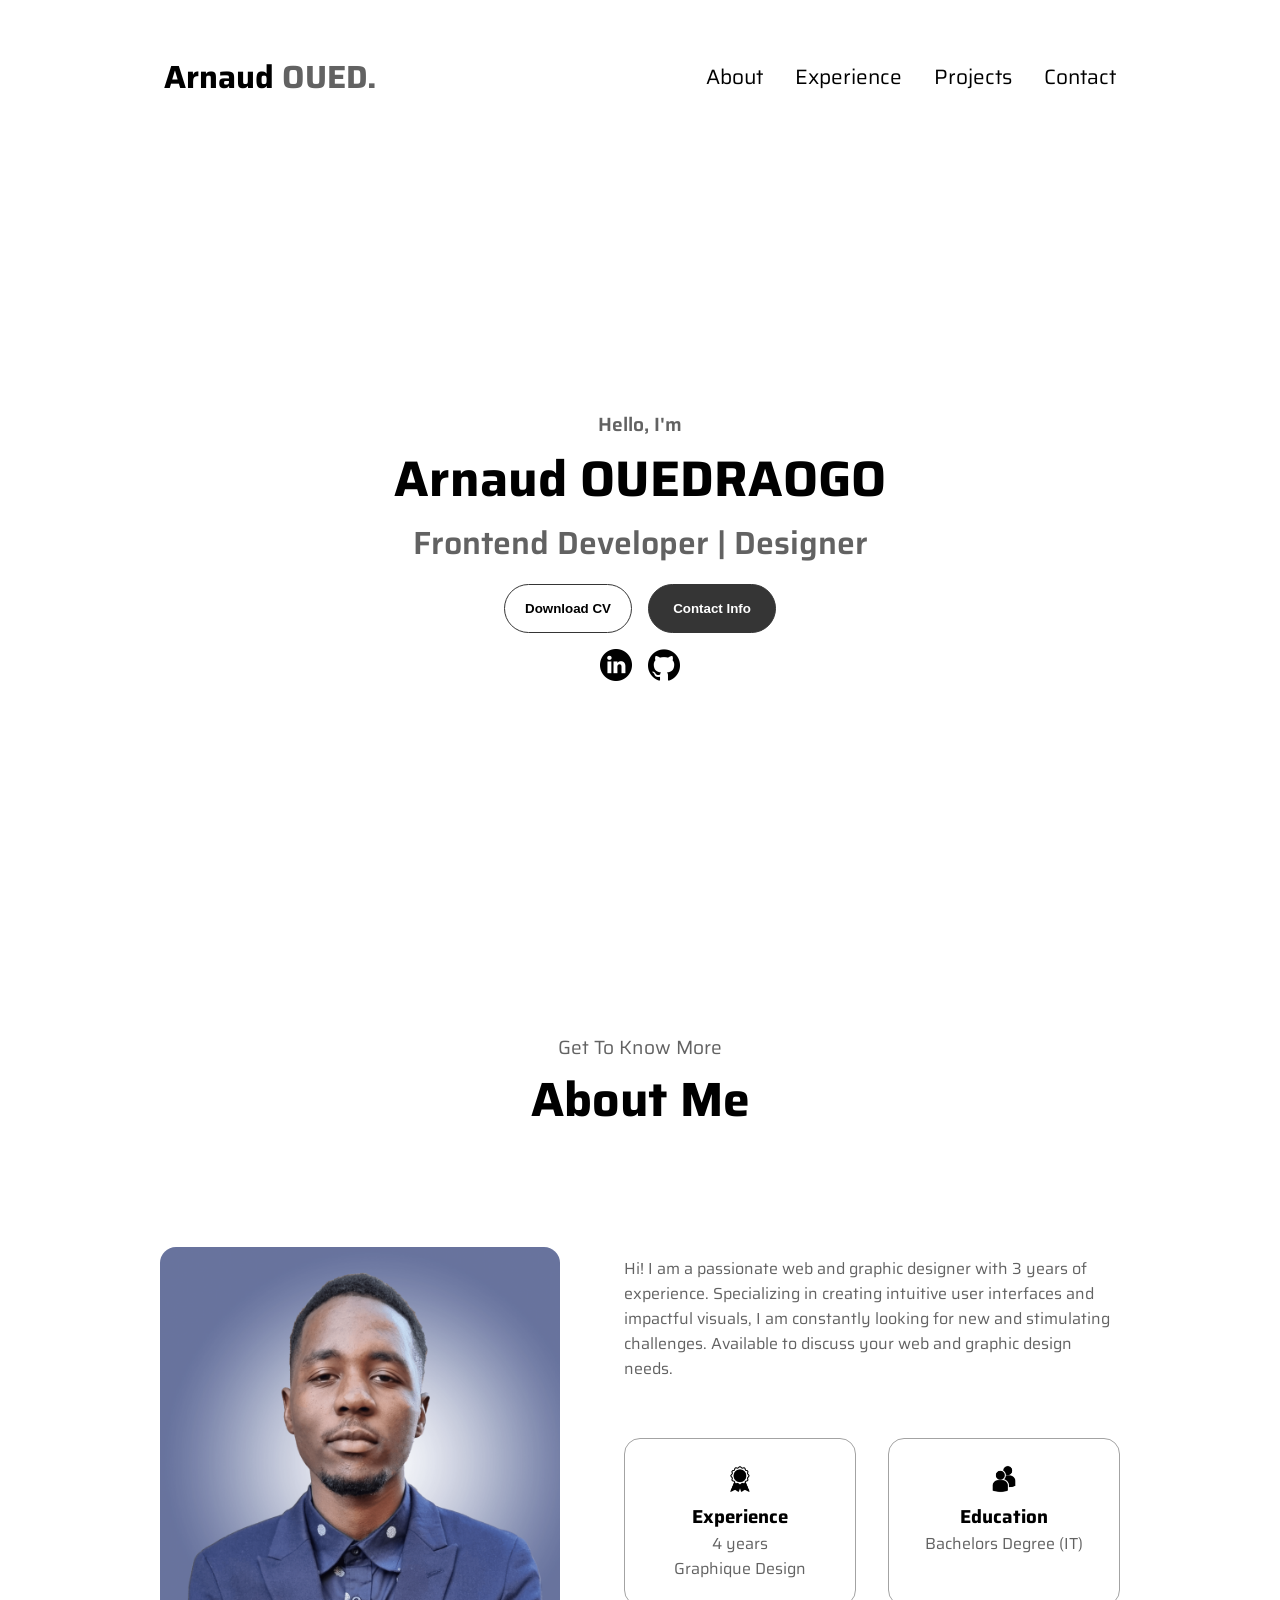
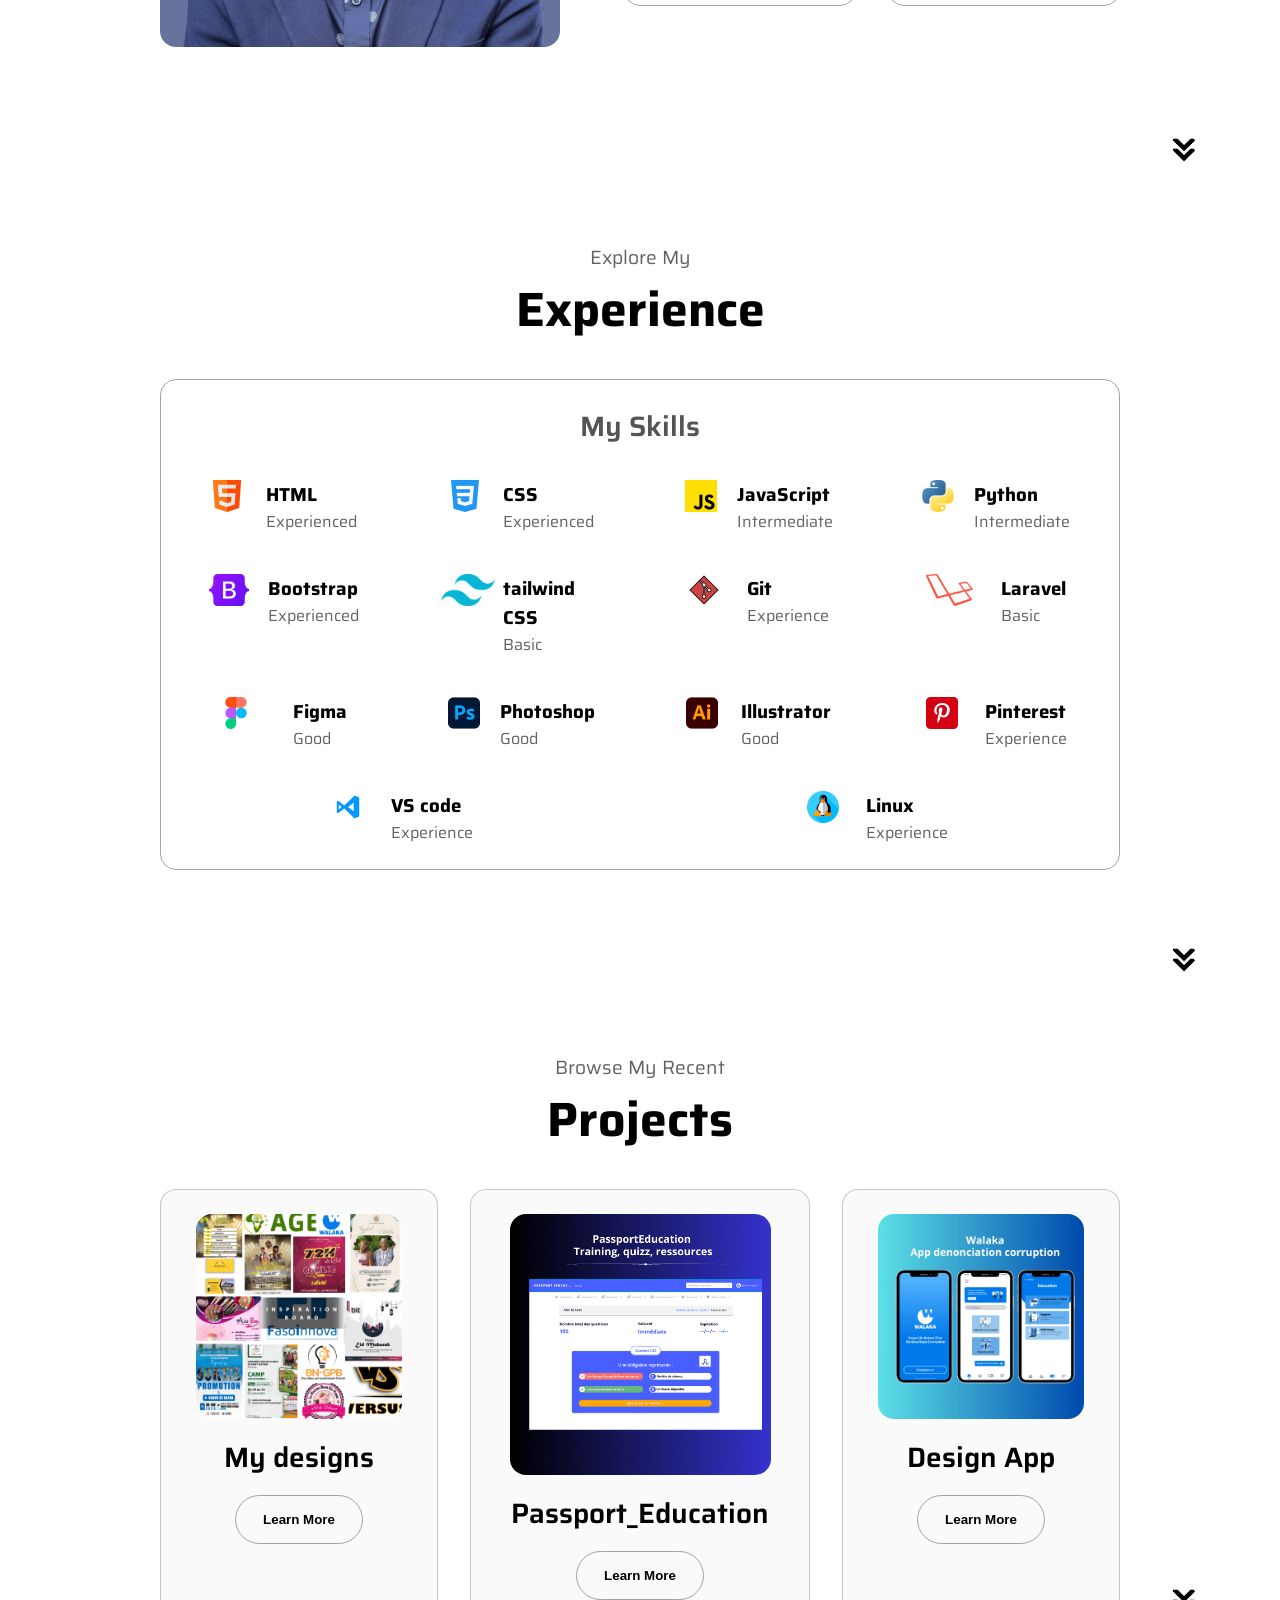
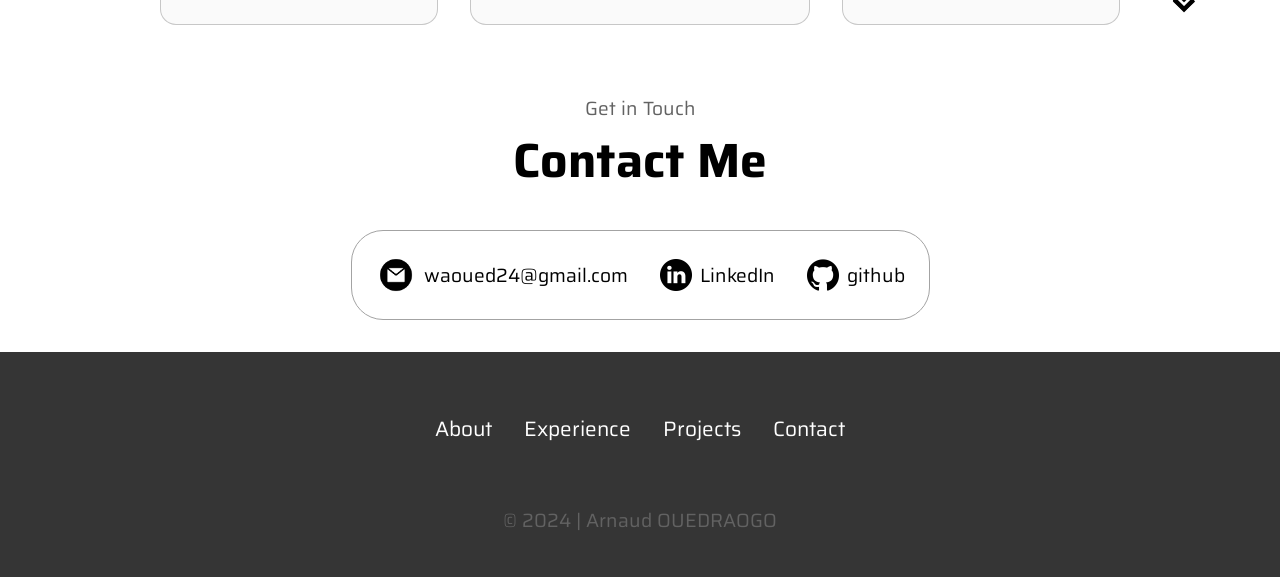
==== commit be17c2ff: "commit-2" ====
--- a/index.html
+++ b/index.html
@@ -5,6 +5,7 @@
   <meta charset="UTF-8" />
   <meta http-equiv="X-UA-Compatible" content="IE=edge" />
   <meta name="viewport" content="width=device-width, initial-scale=1.0" />
+  <link rel="icon" type="image/svg" href="assets/iconMe.svg">
   <title>Arnaud OUED. | Portofolio</title>
   <link rel="stylesheet" href="style.css" />
   <link rel="stylesheet" href="mediaqueries.css" />
@@ -44,10 +45,10 @@
     </div> -->
     <div class="section__text">
       <p class="section__text__p1">Hello, I'm</p>
-      <h1 style="font-size: 75px;" class="title">Arnaud OUEDRAOGO</h1>
+      <h1 style="font-size: 50px;" class="title">Arnaud OUEDRAOGO</h1>
       <p class="section__text__p2">Frontend Developer | Designer</p>
       <div class="btn-container">
-        <button class="btn btn-color-2" onclick="window.open('./assets/resume.pdf')">
+        <button class="btn btn-color-2" onclick="window.open('./assets/cvArnaudEng.pdf')">
           Download CV
         </button>
         <button class="btn btn-color-1" href="#contact" onclick="location.href='./#contact'">
@@ -78,7 +79,7 @@
             looking for new and stimulating challenges. Available
             to discuss your web and graphic design needs.
           </p>
-        </div>
+        </div><br>
         <div class="about-containers">
           <div class="details-container">
             <img src="./assets/experience.png" alt="Experience icon" class="icon" />
--- a/mediaqueries.css
+++ b/mediaqueries.css
@@ -0,0 +1,106 @@
+@media screen and (max-width: 1400px) {
+  #profile {
+    height: 83vh;
+    margin-bottom: 6rem;
+  }
+  .about-containers {
+    flex-wrap: wrap;
+  }
+  #contact,
+  #projects {
+    height: fit-content;
+  }
+}
+
+@media screen and (max-width: 1200px) {
+  #desktop-nav {
+    display: none;
+  }
+  #hamburger-nav {
+    display: flex;
+  }
+  #experience,
+  .experience-details-container {
+    margin-top: 2rem;
+  }
+  #profile,
+  .section-container {
+    display: block;
+  }
+  .arrow {
+    display: none;
+  }
+  section,
+  .section-container {
+    height: fit-content;
+  }
+  section {
+    margin: 0 5%;
+  }
+  .section__pic-container {
+    width: 275px;
+    height: 275px;
+    margin: 0 auto 2rem;
+  }
+  .about-containers {
+    margin-top: 0;
+  }
+}
+
+@media screen and (max-width: 600px) {
+  #contact
+  {
+    height: 45vh;
+  }
+  footer {
+    height: 30vh;
+  }
+  #profile {
+    height: 70vh;
+    margin-bottom: 0;
+  }
+  article {
+    font-size: 1rem;
+  }
+  footer nav {
+    height: fit-content;
+    margin-bottom: 2rem;
+  }
+  .about-containers,
+  .contact-info-upper-container,
+  .btn-container {
+    flex-wrap: wrap;
+  }
+  .contact-info-container {
+    margin: 2px;
+  }
+  .contact-info-container p,
+  .nav-links li a {
+    font-size: 1rem;
+  }
+  .experience-sub-title {
+    font-size: 1.25rem;
+  }
+  .logo {
+    font-size: 1.5rem;
+  }
+  .nav-links {
+    flex-direction: column;
+    gap: 0.5rem;
+    text-align: center;
+  }
+  .section__pic-container {
+    width: auto;
+    height: 46vw;
+    justify-content: center;
+  }
+  .section__text__p2 {
+    font-size: 1.25rem;
+  }
+  .title {
+    font-size: 2rem;
+  }
+  .text-container {
+    text-align: justify;
+  }
+}
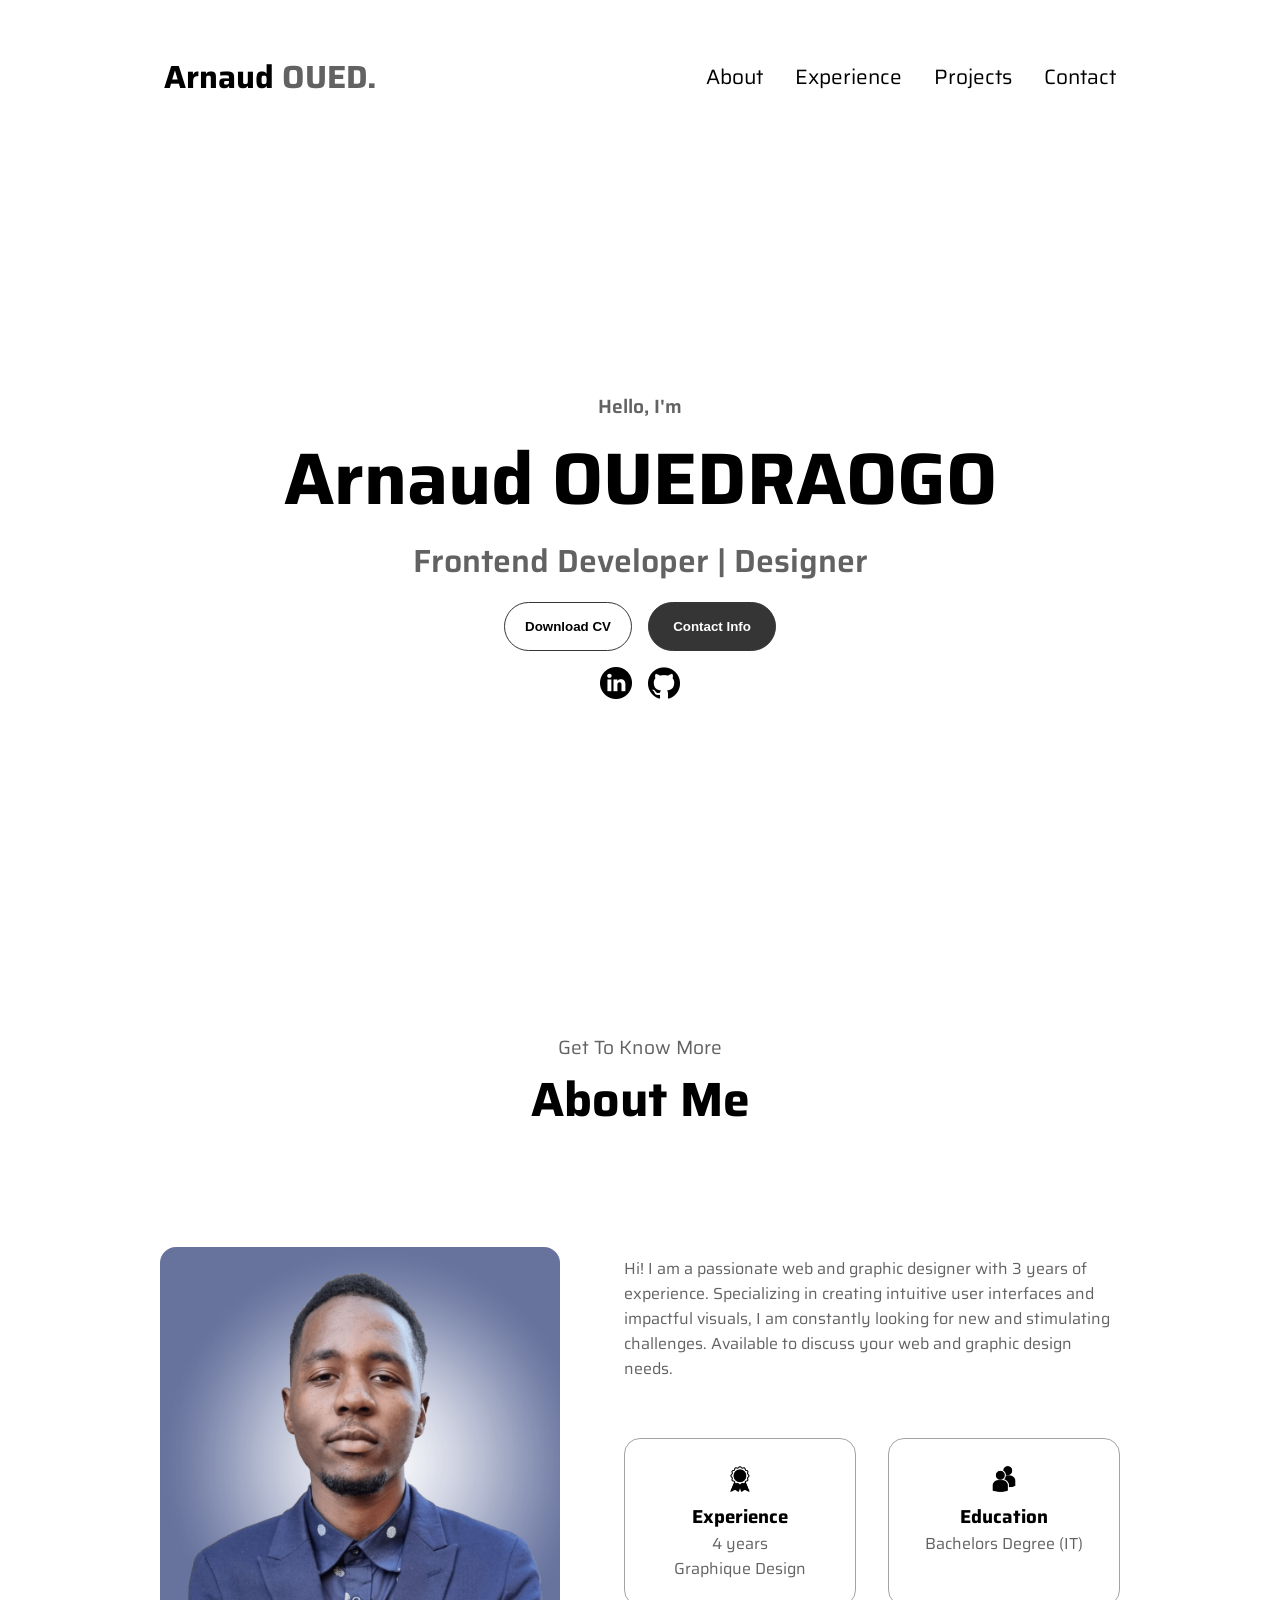
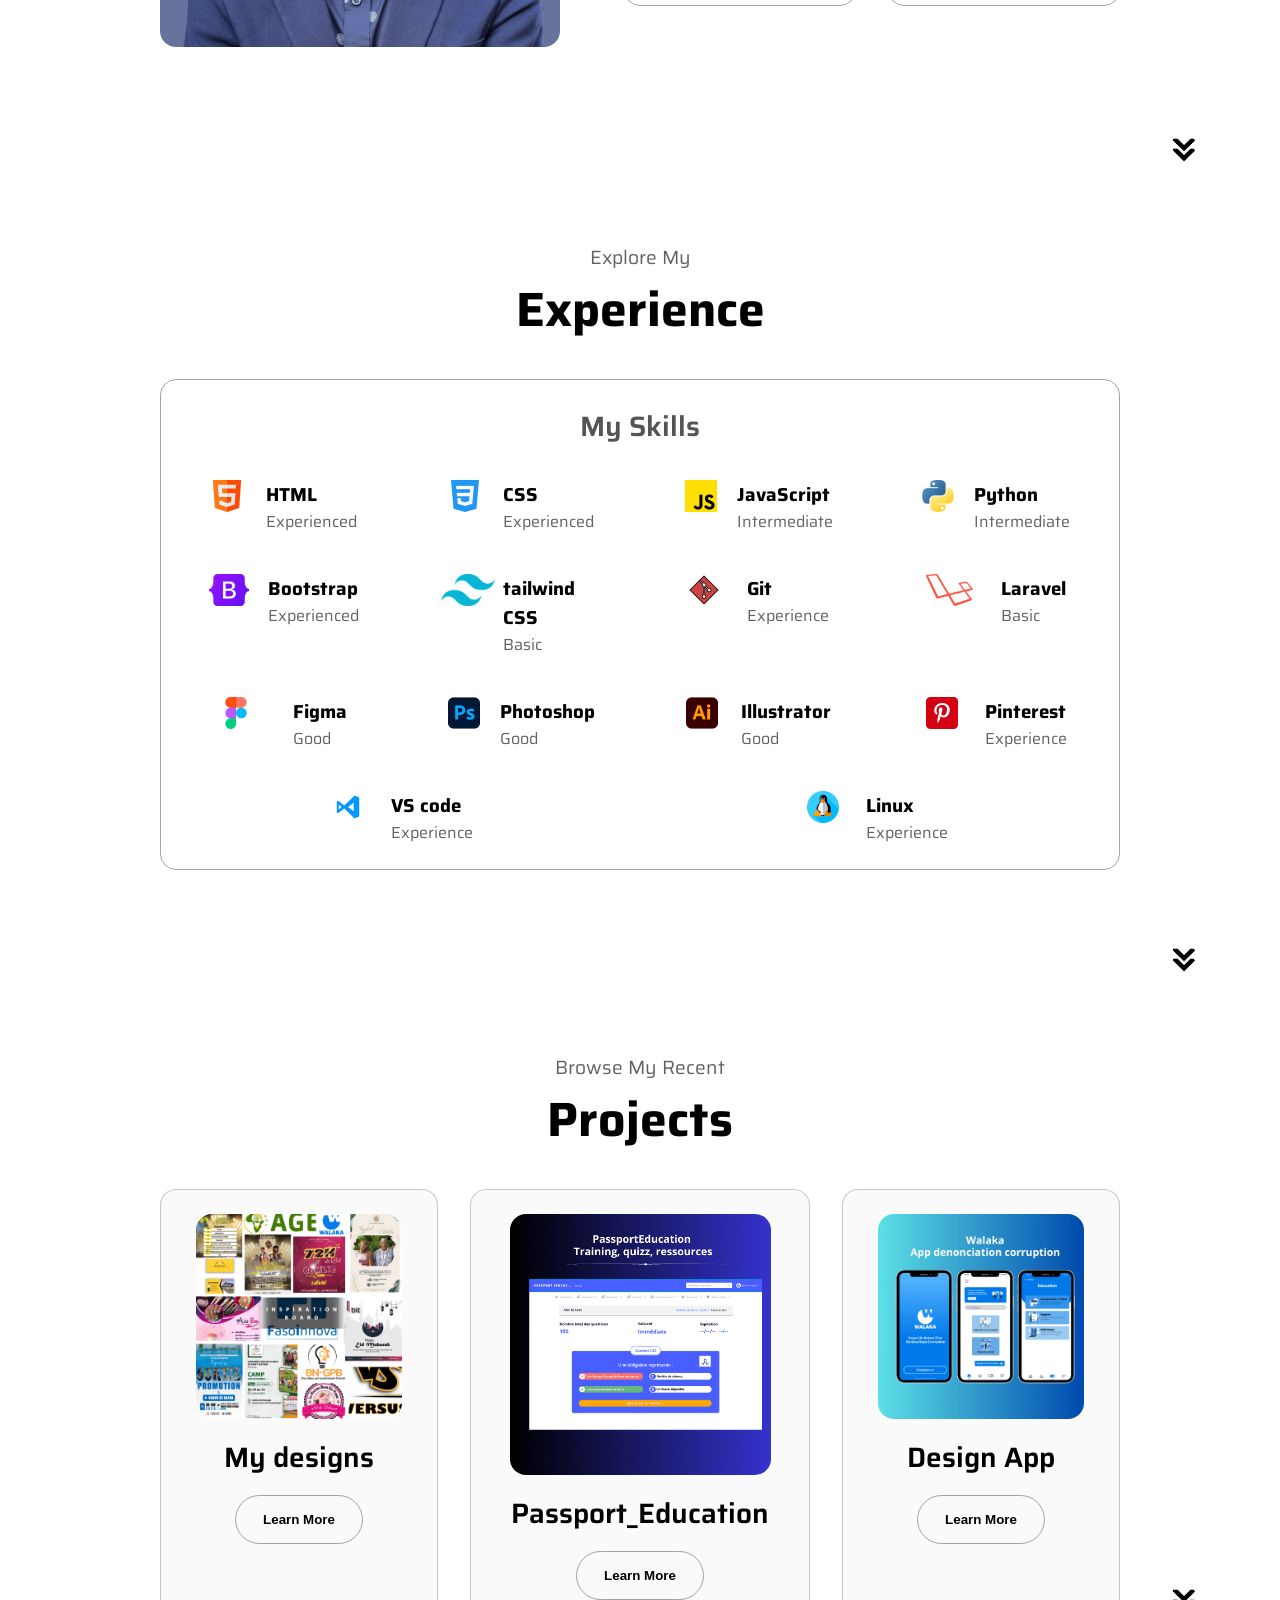
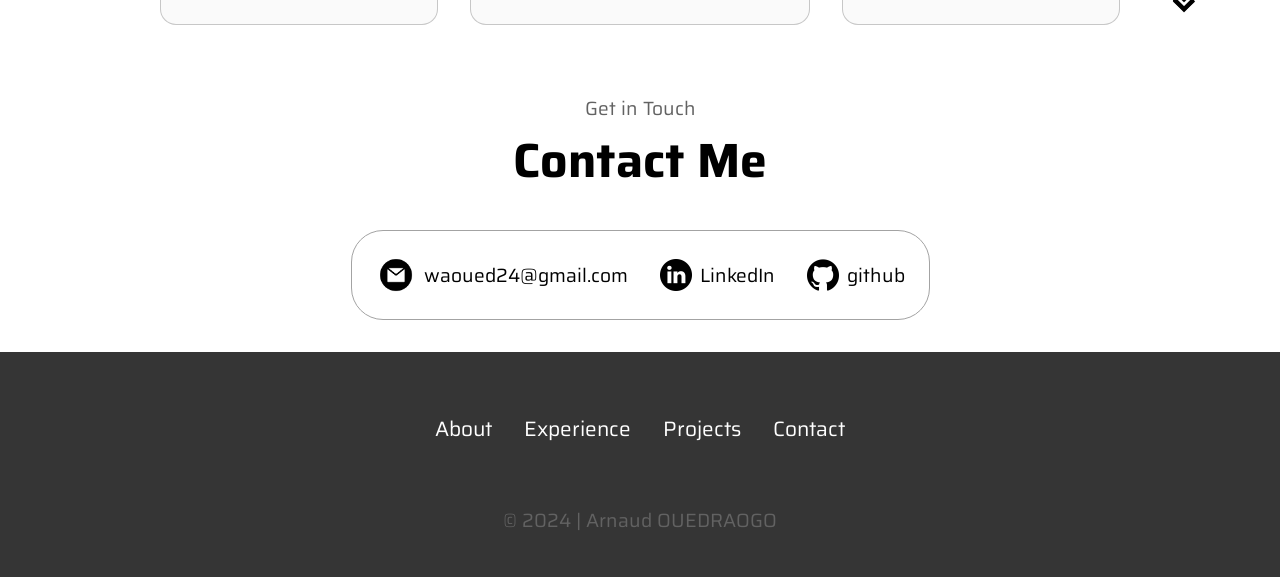
==== commit 4c259821: "update fontSize" ====
--- a/index.html
+++ b/index.html
@@ -45,7 +45,7 @@
     </div> -->
     <div class="section__text">
       <p class="section__text__p1">Hello, I'm</p>
-      <h1 style="font-size: 50px;" class="title">Arnaud OUEDRAOGO</h1>
+      <h1 class="title">Arnaud OUEDRAOGO</h1>
       <p class="section__text__p2">Frontend Developer | Designer</p>
       <div class="btn-container">
         <button class="btn btn-color-2" onclick="window.open('./assets/cvArnaudEng.pdf')">
--- a/style.css
+++ b/style.css
@@ -183,6 +183,9 @@
   align-self: center;
   text-align: center;
 }
+.section__text .title{
+  font-size: 73px;
+}
 
 .section__text p {
   font-weight: 600;
--- a/mediaqueries.css
+++ b/mediaqueries.css
@@ -16,6 +16,10 @@
   #desktop-nav {
     display: none;
   }
+  .section__text .title{
+    font-size: 60px;
+  }
+
   #hamburger-nav {
     display: flex;
   }
@@ -48,6 +52,9 @@
 }
 
 @media screen and (max-width: 600px) {
+  .section__text .title{
+    font-size: 50px;
+  }
   #contact
   {
     height: 45vh;
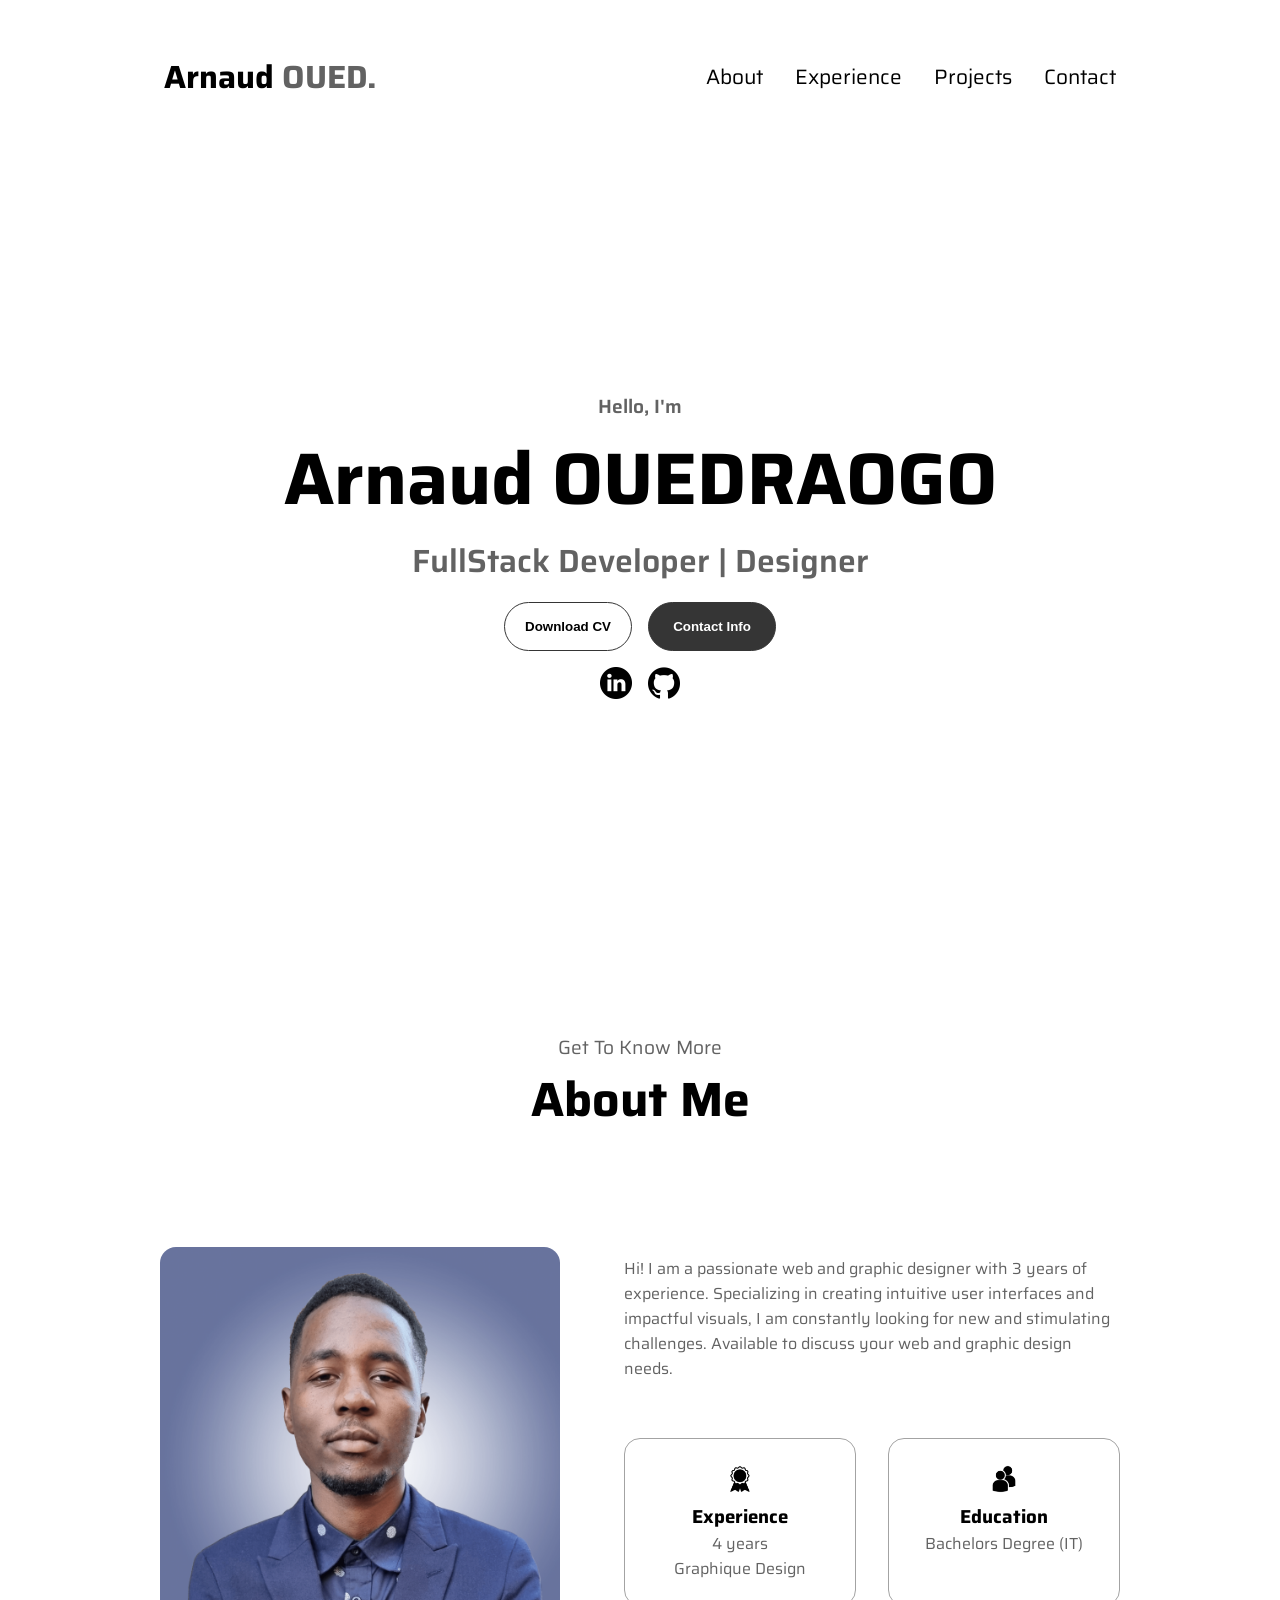
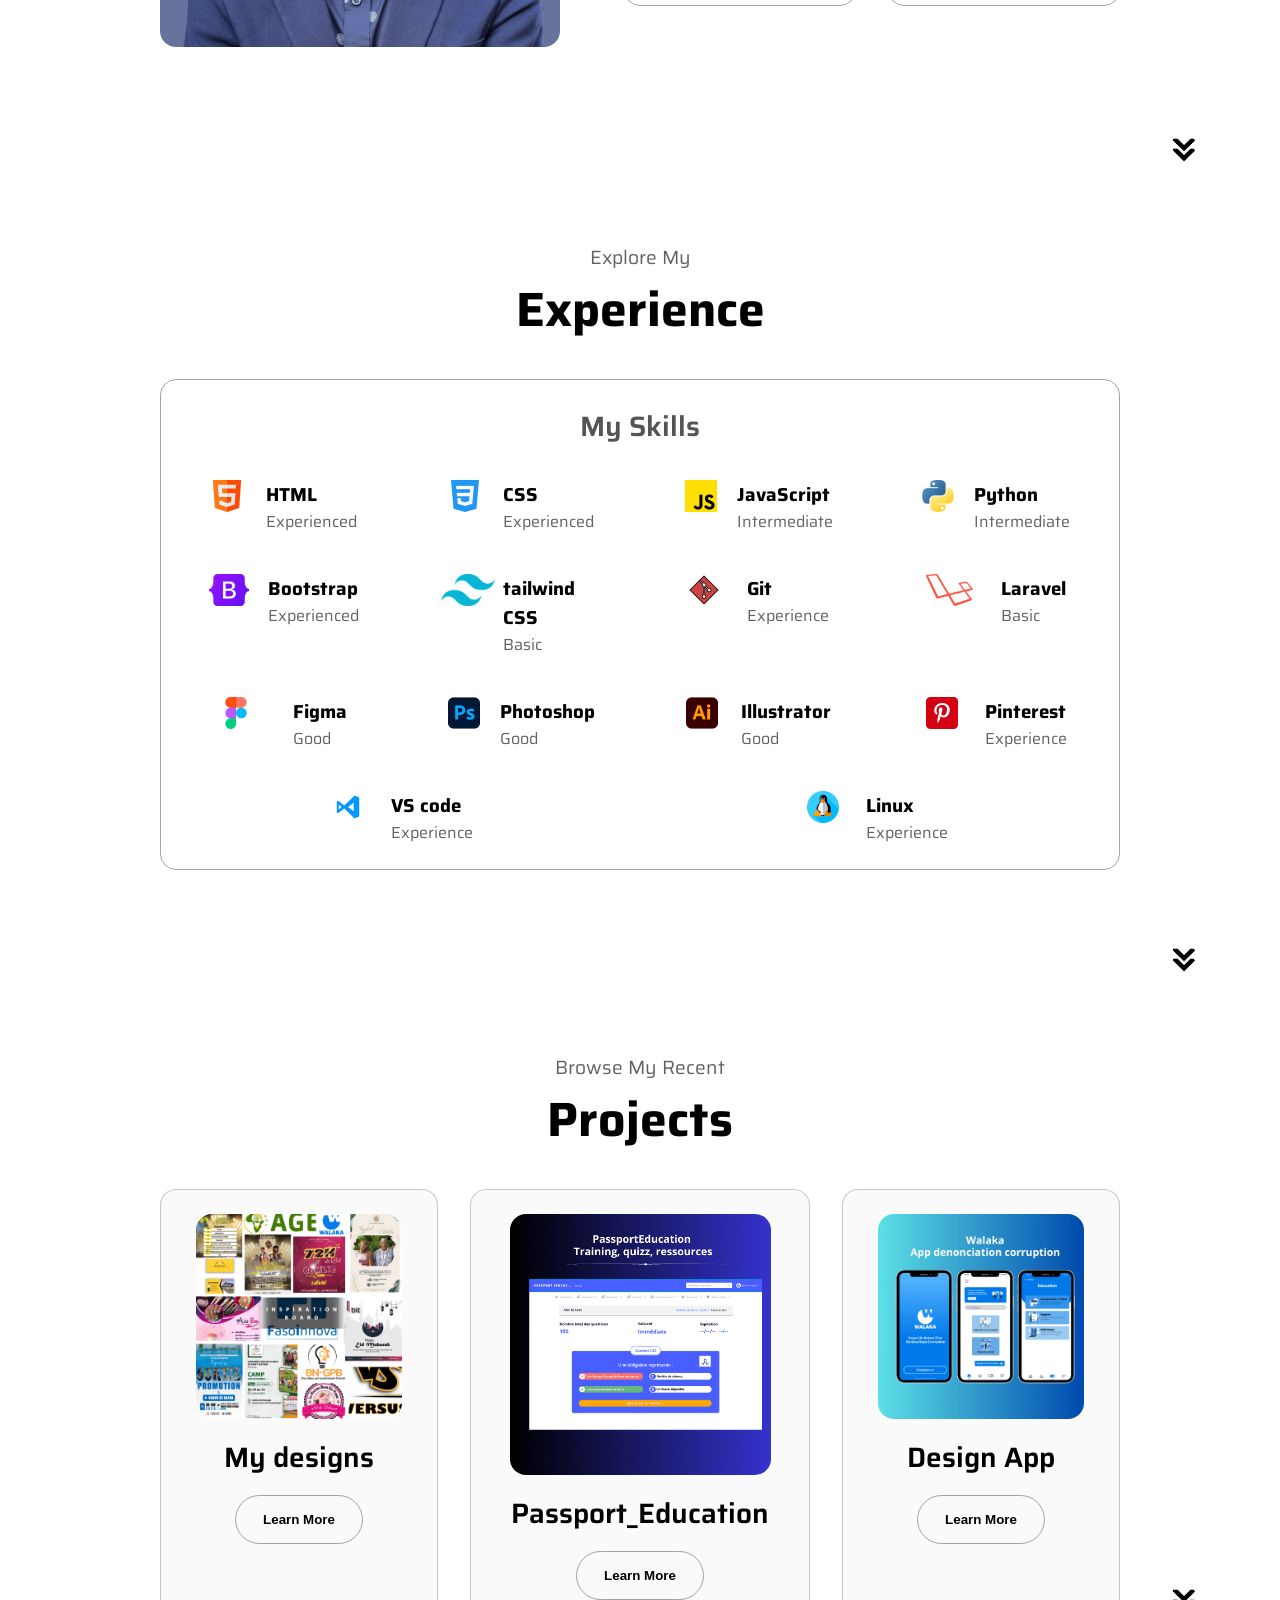
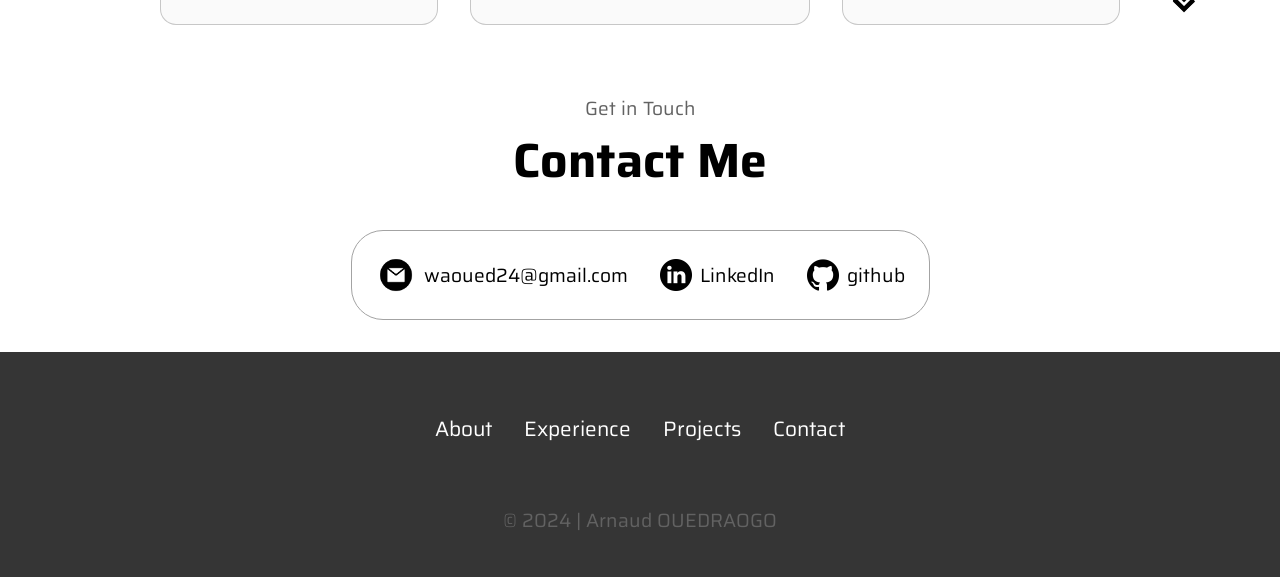
==== commit 5aca437c: "Update index.html from frontend developer to fullstack dev" ====
--- a/index.html
+++ b/index.html
@@ -46,7 +46,7 @@
     <div class="section__text">
       <p class="section__text__p1">Hello, I'm</p>
       <h1 class="title">Arnaud OUEDRAOGO</h1>
-      <p class="section__text__p2">Frontend Developer | Designer</p>
+      <p class="section__text__p2">FullStack Developer | Designer</p>
       <div class="btn-container">
         <button class="btn btn-color-2" onclick="window.open('./assets/cvArnaudEng.pdf')">
           Download CV
@@ -290,4 +290,4 @@
   <script src="script.js"></script>
 </body>
 
-</html>+</html>
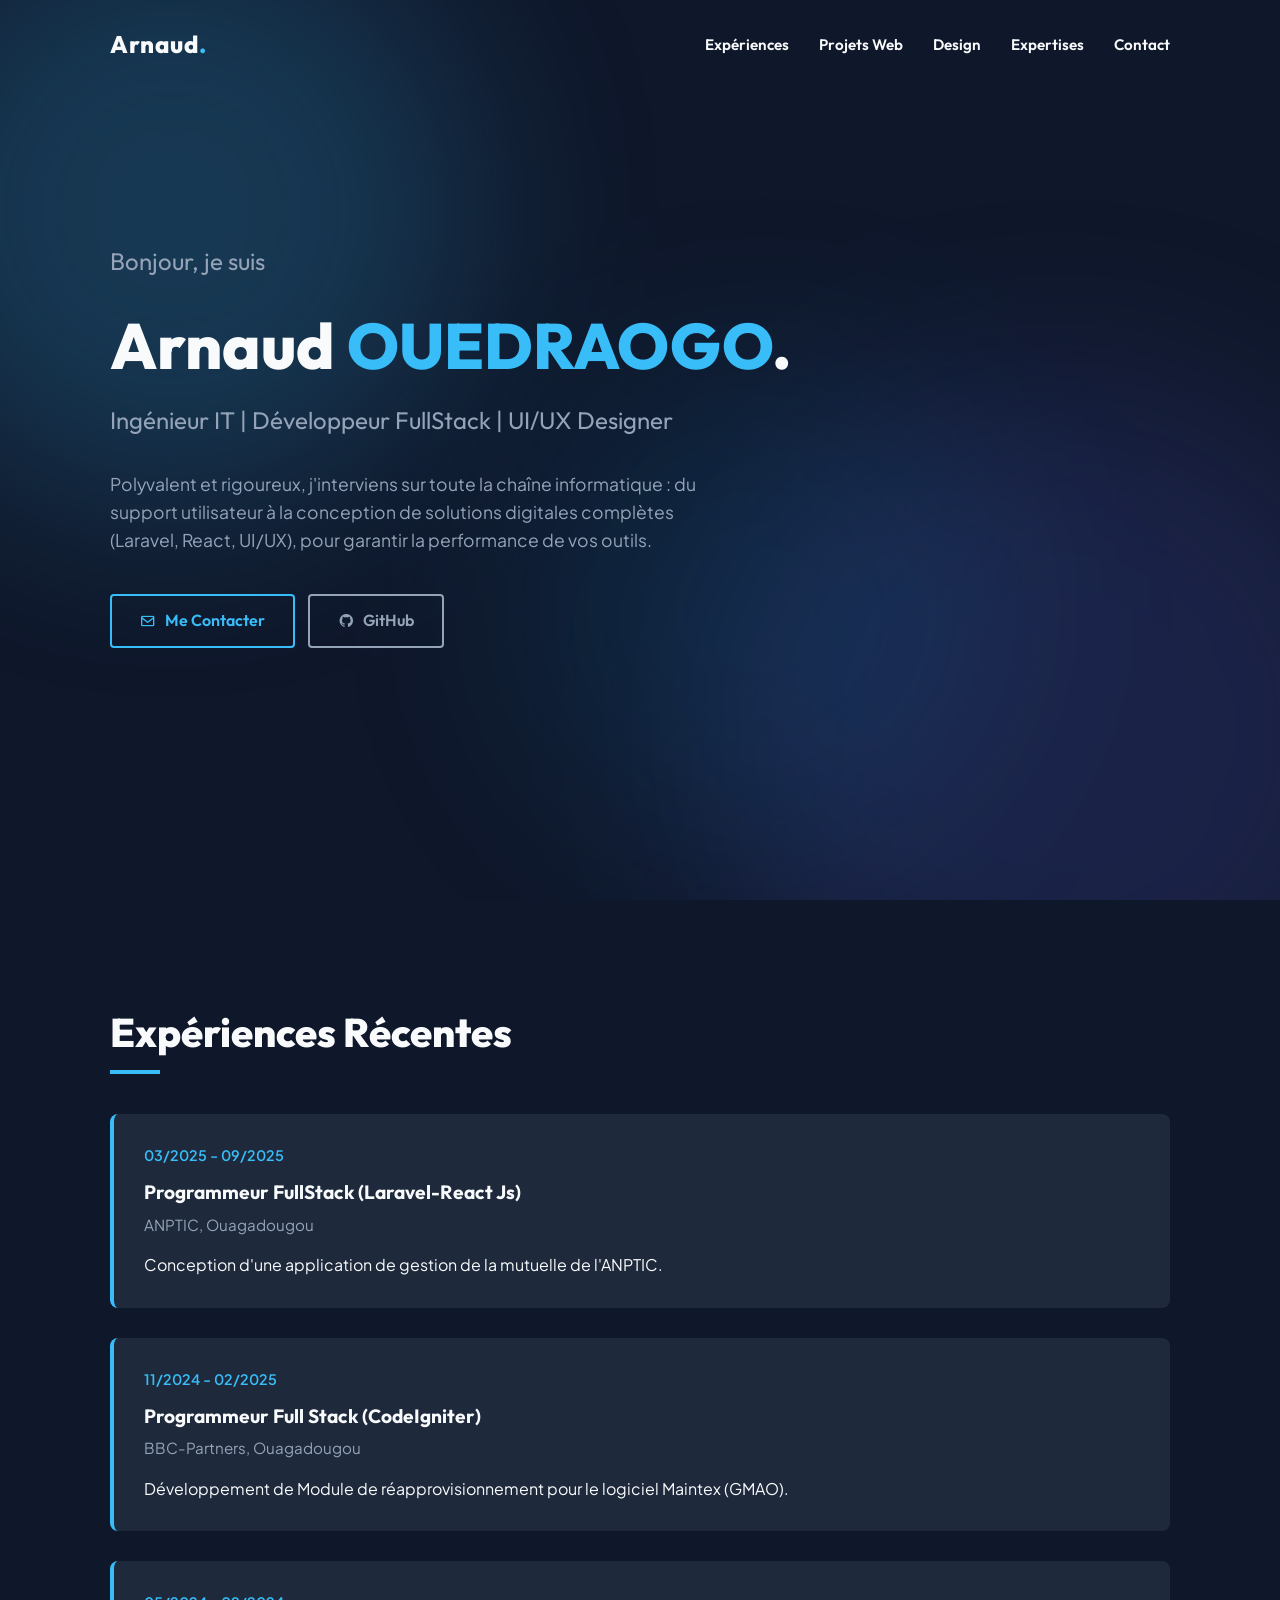
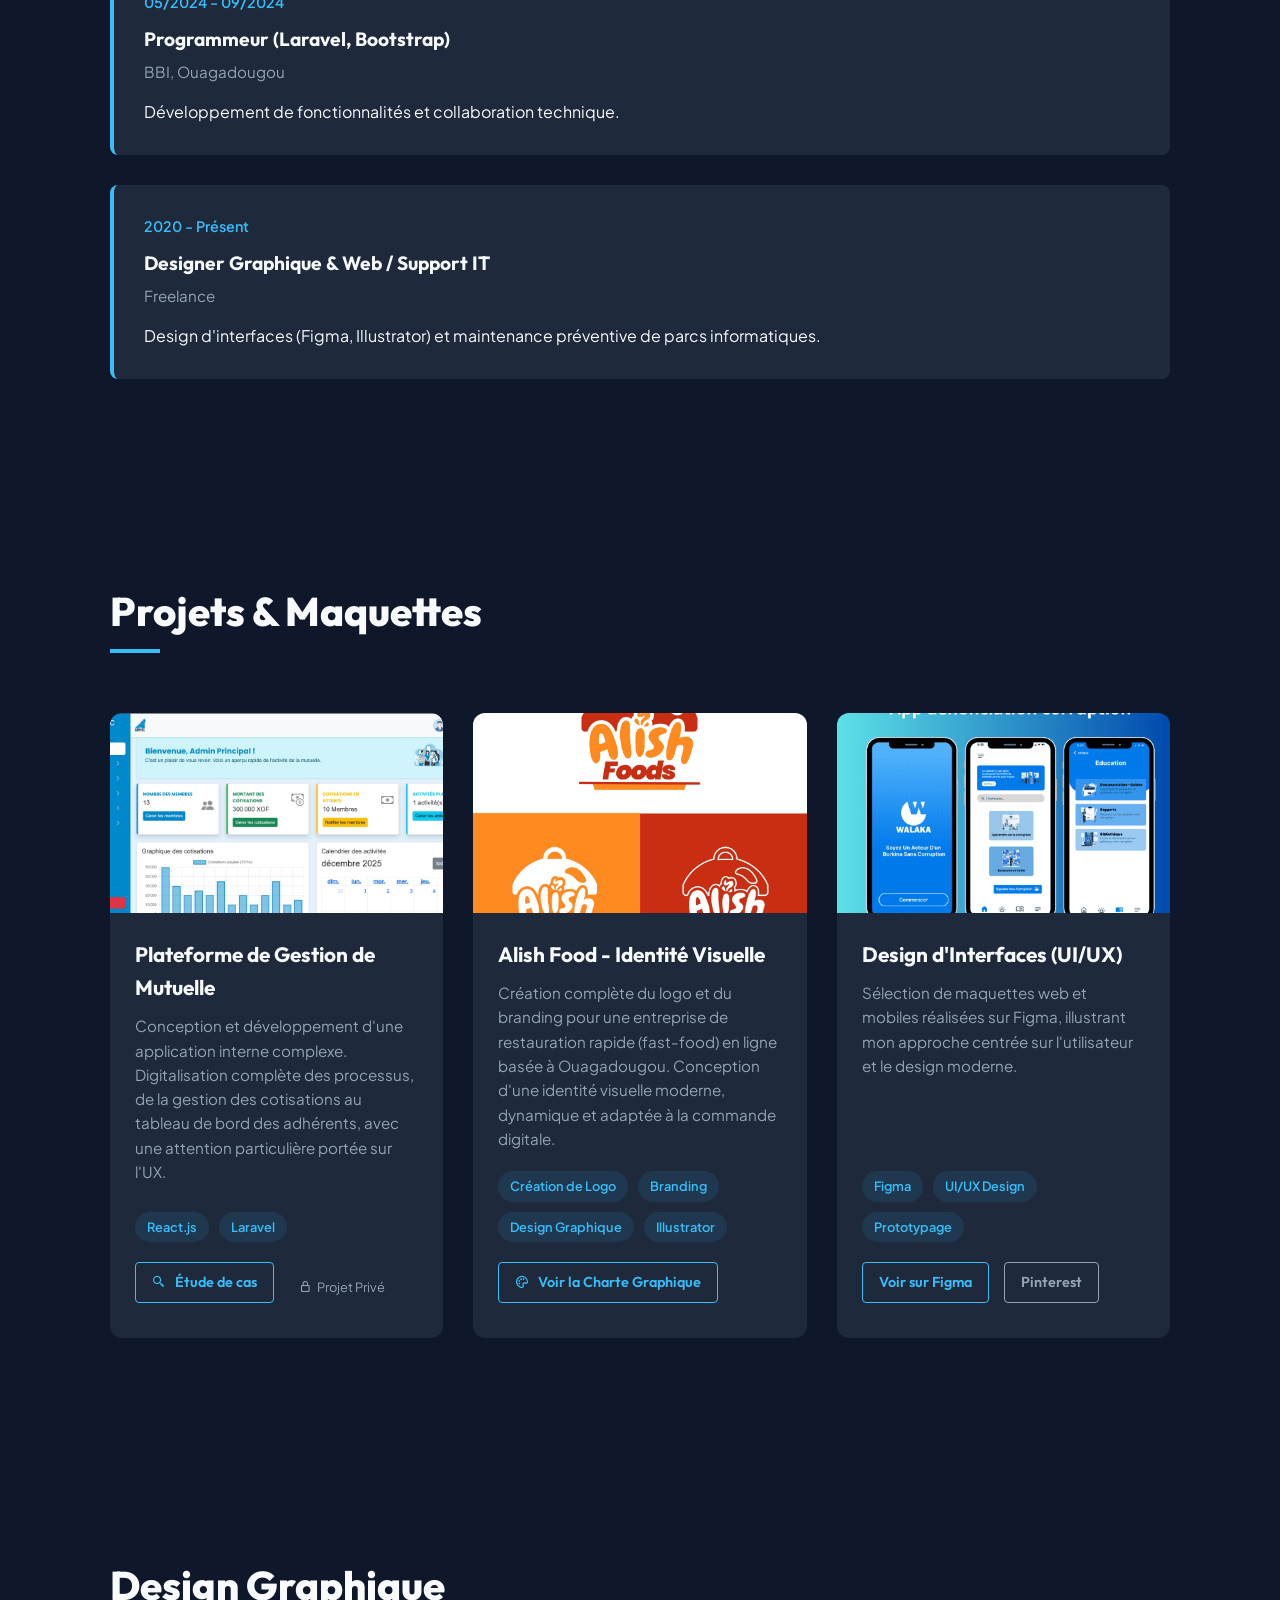
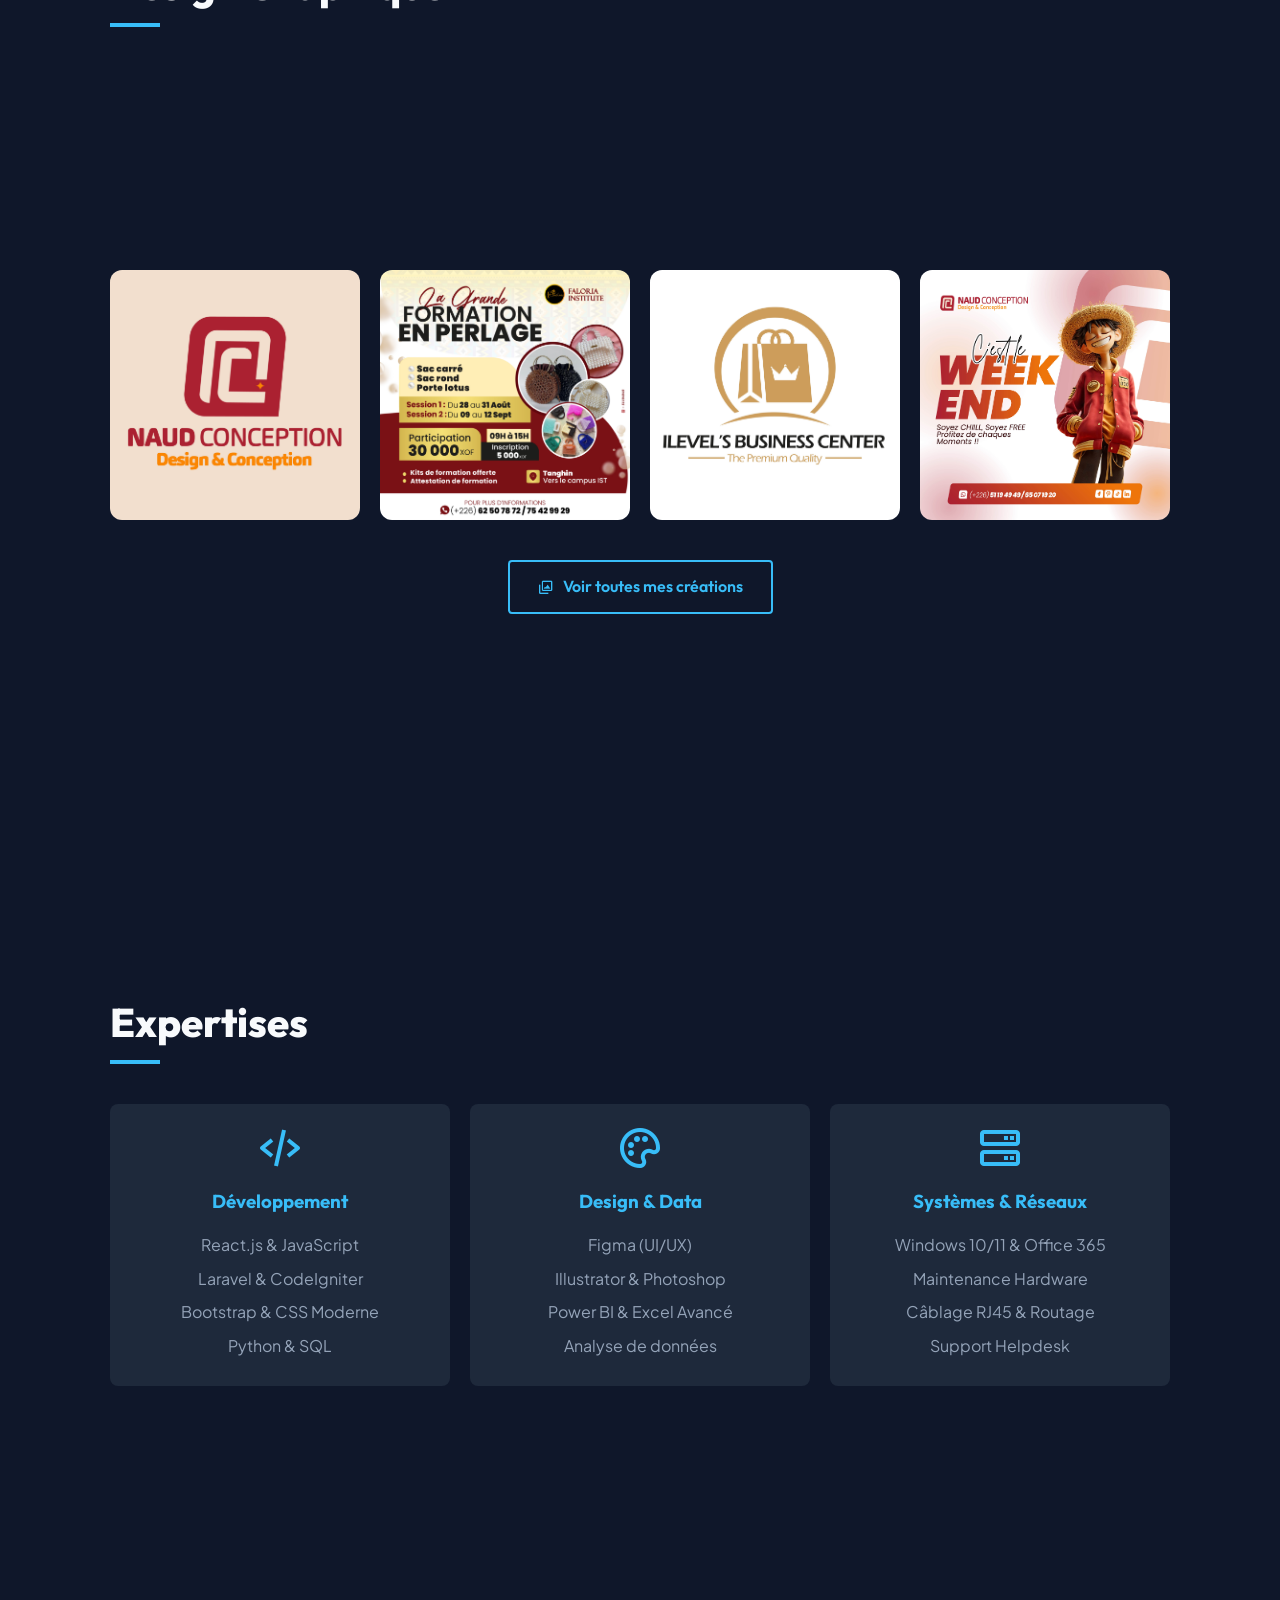
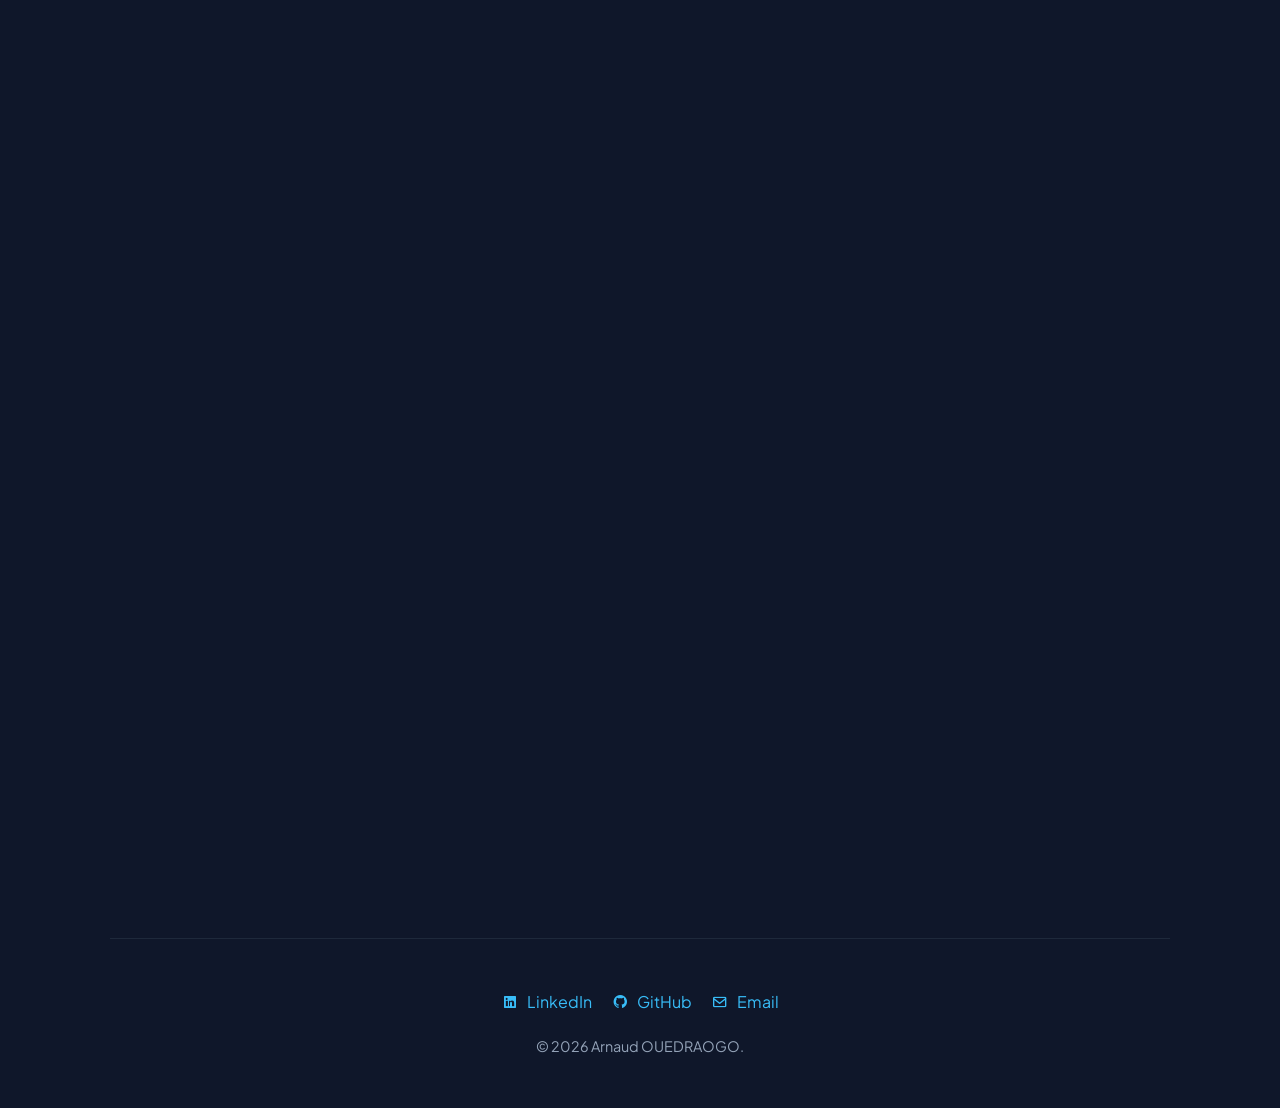
==== commit 33c0b5ec: "update 23 Fev 2026 finale" ====
--- a/index.html
+++ b/index.html
@@ -1,293 +1,1091 @@
 <!DOCTYPE html>
-<html lang="en">
-
+<html lang="fr">
 <head>
-  <meta charset="UTF-8" />
-  <meta http-equiv="X-UA-Compatible" content="IE=edge" />
-  <meta name="viewport" content="width=device-width, initial-scale=1.0" />
-  <link rel="icon" type="image/svg" href="assets/iconMe.svg">
-  <title>Arnaud OUED. | Portofolio</title>
-  <link rel="stylesheet" href="style.css" />
-  <link rel="stylesheet" href="mediaqueries.css" />
+    <meta charset="UTF-8">
+    <meta name="viewport" content="width=device-width, initial-scale=1.0">
+    <title>Arnaud OUEDRAOGO | Portfolio</title>
+    <link href="https://fonts.googleapis.com/css2?family=Inter:wght@300;400;600;800&display=swap" rel="stylesheet">
+    <link href='https://unpkg.com/boxicons@2.1.4/css/boxicons.min.css' rel='stylesheet'>
+    <link rel="preconnect" href="https://fonts.googleapis.com">
+    <link rel="preconnect" href="https://fonts.gstatic.com" crossorigin>
+    <link href="https://fonts.googleapis.com/css2?family=Outfit:wght@400;700;800&family=Plus+Jakarta+Sans:wght@300;400;500;600&display=swap" rel="stylesheet">
+    <style>
+        /* --- CSS VARIABLES --- */
+        :root {
+            --bg-color: #0f172a;
+            --text-main: #f8fafc;
+            --text-muted: #94a3b8;
+            --accent: #38bdf8;
+            --card-bg: #1e293b;
+            --transition: all 0.3s ease;
+
+            --font-heading: 'Outfit', sans-serif;
+            --font-body: 'Plus Jakarta Sans', sans-serif;
+        }
+
+        /* --- BASE STYLES --- */
+        * {
+            margin: 0;
+            padding: 0;
+            box-sizing: border-box;
+            /* font-family: 'Inter', sans-serif; */
+        }
+
+        body {
+            background-color: var(--bg-color);
+            color: var(--text-main);
+            line-height: 1.6;
+            overflow-x: hidden; /* Empêche le scroll horizontal */
+            width: 100vw;
+            font-family: var(--font-body);
+        }
+
+        a {
+            color: var(--accent);
+            text-decoration: none;
+            transition: var(--transition);
+        }
+
+        a:hover {
+            opacity: 0.8;
+        }
+        
+        h1, h2, h3, .logo, .btn, .nav-links a {
+            font-family: var(--font-heading);
+        }
+
+        /* --- NAVIGATION & SMOOTH SCROLL --- */
+        html {
+            scroll-behavior: smooth;
+        }
+
+        header {
+            position: fixed;
+            top: 0;
+            left: 0;
+            width: 100%;
+            background-color: transparent; /* Complètement transparent tout en haut */
+            backdrop-filter: none; /* Pas de flou au départ */
+            -webkit-backdrop-filter: none;
+            z-index: 1000;
+            transition: all 0.4s ease; /* Transition très douce pour l'apparition */
+            border-bottom: 1px solid transparent;
+            padding: 10px 0; /* Le menu est légèrement plus grand en haut... */
+        }
+
+        header.scrolled {
+            background-color: rgba(15, 23, 42, 0.85); /* La couleur sombre apparaît au scroll */
+            backdrop-filter: blur(15px); /* Le flou apparaît au scroll */
+            -webkit-backdrop-filter: blur(15px);
+            border-bottom: 1px solid var(--card-bg);
+            box-shadow: 0 4px 20px rgba(0, 0, 0, 0.5);
+            padding: 0; /* ...et reprend sa taille normale en descendant */
+        }
+
+        /* header {
+            position: fixed;
+            top: 0;
+            left: 0;
+            width: 100%;
+            background-color: transparent;
+            backdrop-filter: blur(10px);
+            -webkit-backdrop-filter: blur(10px);
+            z-index: 1000;
+            transition: var(--transition);
+            border-bottom: 1px solid transparent;
+        }
+
+        header.scrolled {
+            border-bottom: 1px solid var(--card-bg);
+            box-shadow: 0 4px 20px rgba(0, 0, 0, 0.5);
+        } */
+
+        /* --- BACKGROUND ORBS ANIMATION --- */
+        .ambient-background {
+            position: fixed;
+            top: 0;
+            left: 0;
+            width: 100vw;
+            height: 100vh;
+            z-index: -1; /* Reste derrière tout le site */
+            overflow: hidden;
+            pointer-events: none; /* Empêche les orbes de bloquer les clics sur les boutons */
+        }
+
+        .orb-wrapper {
+            position: absolute;
+            transition: transform 0.3s ease-out; /* Pour le mouvement fluide de la souris */
+        }
+
+        .orb {
+            border-radius: 50%;
+            filter: blur(100px); /* Le secret de l'effet "Aurore" */
+            opacity: 0.5; /* Légèrement transparent pour ne pas gêner la lecture */
+            animation: floatOrb 20s infinite alternate ease-in-out;
+        }
+
+        /* Orbe 1 : Cyan (Ton accent) */
+        .orb-w1 { top: -10%; left: -10%; }
+        .orb-1 {
+            width: 50vw;
+            height: 50vw;
+            max-width: 600px;
+            max-height: 600px;
+            background: rgba(56, 189, 248, 0.4); 
+            animation-delay: 0s;
+        }
+
+        /* Orbe 2 : Violet / Indigo Tech */
+        .orb-w2 { bottom: -20%; right: -10%; }
+        .orb-2 {
+            width: 60vw;
+            height: 60vw;
+            max-width: 700px;
+            max-height: 700px;
+            background: rgba(99, 102, 241, 0.3);
+            animation-delay: -5s;
+        }
+
+        /* Orbe 3 : Bleu foncé */
+        .orb-w3 { top: 40%; left: 40%; }
+        .orb-3 {
+            width: 40vw;
+            height: 40vw;
+            max-width: 500px;
+            max-height: 500px;
+            background: rgba(14, 165, 233, 0.2);
+            animation-delay: -10s;
+        }
+
+        /* L'animation autonome de flottement */
+        @keyframes floatOrb {
+            0% { transform: translate(0, 0) scale(1); }
+            33% { transform: translate(50px, -50px) scale(1.1); }
+            66% { transform: translate(-30px, 30px) scale(0.9); }
+            100% { transform: translate(0, 0) scale(1); }
+        }
+
+        .nav-container {
+            max-width: 1100px;
+            margin: 0 auto;
+            padding: 15px 20px;
+            display: flex;
+            justify-content: space-between;
+            align-items: center;
+        }
+
+        .logo {
+            font-size: 1.5rem;
+            font-weight: 800;
+            color: var(--text-main);
+            letter-spacing: 1px;
+            z-index: 1002; /* Garde le logo au-dessus du menu mobile */
+            position: relative;
+        }
+
+        .logo span {
+            color: var(--accent);
+        }
+
+        .nav-links {
+            display: flex;
+            gap: 30px;
+            list-style: none;
+        }
+
+        .nav-links a {
+            color: var(--text-main);
+            font-size: 0.95rem;
+            font-weight: 600;
+        }
+
+        .nav-links a:hover {
+            color: var(--accent);
+        }
+
+        .menu-toggle {
+            display: none;
+            font-size: 2rem;
+            color: var(--text-main);
+            cursor: pointer;
+            z-index: 1002; /* Garde le burger au-dessus du menu mobile */
+            position: relative;
+        }
+
+        /* --- LAYOUT & SECTIONS --- */
+        .container {
+            max-width: 1100px;
+            margin: 0 auto;
+            padding: 0 20px;
+            overflow: hidden; /* Sécurité supplémentaire contre le dépassement */
+        }
+
+        section {
+            padding: 100px 0;
+            min-height: 100vh;
+            display: flex;
+            flex-direction: column;
+            justify-content: center;
+        }
+
+        /* --- ICONS ALIGNMENT --- */
+        .btn, .contact-item, .project-links a, .social-links a {
+            display: inline-flex;
+            align-items: center;
+            gap: 9px;
+            flex-wrap: wrap; /* Évite que les boutons ne cassent l'écran */
+        }
+        
+        .skill-icon {
+            font-size: 3rem;
+            color: var(--accent);
+            margin-bottom: 15px;
+        }
+
+        .section-title {
+            font-size: 2.5rem;
+            margin-bottom: 50px;
+            font-weight: 800;
+            position: relative;
+            display: inline-block;
+        }
+
+        .section-title::after {
+            content: '';
+            position: absolute;
+            left: 0;
+            bottom: -10px;
+            width: 50px;
+            height: 4px;
+            background-color: var(--accent);
+        }
+
+        /* --- HERO SECTION --- */
+        #hero h1 {
+            font-size: 4rem;
+            font-weight: 800;
+            line-height: 1.1;
+            margin-bottom: 20px;
+            word-wrap: break-word; /* Force le texte à la ligne si trop long */
+        }
+
+        #hero h1 span {
+            color: var(--accent);
+        }
+
+        #hero h2 {
+            font-size: 1.5rem;
+            color: var(--text-muted);
+            margin-bottom: 30px;
+            font-weight: 400;
+        }
+
+        #hero p {
+            max-width: 600px;
+            color: var(--text-muted);
+            margin-bottom: 40px;
+            font-size: 1.1rem;
+        }
+
+        .btn {
+            padding: 12px 28px;
+            background-color: transparent;
+            color: var(--accent);
+            border: 2px solid var(--accent);
+            border-radius: 4px;
+            font-weight: 600;
+            cursor: pointer;
+            margin-bottom: 10px; /* Espace si les boutons s'empilent */
+        }
+
+        .btn:hover {
+            background-color: var(--accent);
+            color: var(--bg-color);
+        }
+
+        /* --- EXPERIENCE SECTION --- */
+        .timeline {
+            display: flex;
+            flex-direction: column;
+            gap: 30px;
+        }
+
+        .timeline-item {
+            background-color: var(--card-bg);
+            padding: 30px;
+            border-radius: 8px;
+            border-left: 4px solid var(--accent);
+            transition: var(--transition);
+        }
+
+        .timeline-item:hover {
+            transform: translateY(-5px);
+            box-shadow: 0 10px 30px rgba(0,0,0,0.5);
+        }
+
+        .timeline-date {
+            font-size: 0.9rem;
+            color: var(--accent);
+            margin-bottom: 10px;
+            font-weight: 600;
+        }
+
+        .timeline-title {
+            font-size: 1.2rem;
+            margin-bottom: 5px;
+        }
+
+        .timeline-company {
+            color: var(--text-muted);
+            font-size: 0.95rem;
+            margin-bottom: 15px;
+        }
+
+        /* --- SKILLS SECTION --- */
+        .skills-grid {
+            display: grid;
+            grid-template-columns: repeat(auto-fit, minmax(250px, 1fr));
+            gap: 20px;
+        }
+
+        .skill-card {
+            background-color: var(--card-bg);
+            padding: 20px;
+            border-radius: 8px;
+            text-align: center;
+        }
+
+        .skill-card h3 {
+            margin-bottom: 15px;
+            color: var(--accent);
+        }
+
+        .skill-list {
+            list-style: none;
+            color: var(--text-muted);
+        }
+
+        .skill-list li {
+            margin-bottom: 8px;
+        }
+
+        /* --- PROJECTS SECTION --- */
+        .projects-grid {
+            display: grid;
+            grid-template-columns: repeat(auto-fit, minmax(280px, 1fr));
+            gap: 30px;
+            margin-top: 20px;
+        }
+
+        .project-card {
+            background-color: var(--card-bg);
+            border-radius: 12px;
+            overflow: hidden;
+            transition: var(--transition);
+            display: flex;
+            flex-direction: column;
+        }
+
+        .project-card:hover {
+            transform: translateY(-10px);
+            box-shadow: 0 15px 30px rgba(0,0,0,0.6);
+        }
+
+        .project-image {
+            height: 200px;
+            background-color: #334155;
+            display: flex;
+            align-items: center;
+            justify-content: center;
+            color: var(--text-muted);
+            font-weight: 600;
+            background-size: cover;
+            background-position: center;
+        }
+
+        .project-content {
+            padding: 25px;
+            flex-grow: 1;
+            display: flex;
+            flex-direction: column;
+        }
+
+        .project-content h3 {
+            font-size: 1.3rem;
+            margin-bottom: 10px;
+            color: var(--text-main);
+        }
+
+        .project-content p {
+            color: var(--text-muted);
+            font-size: 0.95rem;
+            margin-bottom: 20px;
+            flex-grow: 1;
+        }
+
+        .project-tags {
+            display: flex;
+            flex-wrap: wrap;
+            gap: 10px;
+            margin-bottom: 20px;
+        }
+
+        .project-tags span {
+            background-color: rgba(56, 189, 248, 0.1);
+            color: var(--accent);
+            padding: 5px 12px;
+            border-radius: 20px;
+            font-size: 0.8rem;
+            font-weight: 600;
+        }
+
+        .project-links {
+            display: flex;
+            flex-wrap: wrap;
+            gap: 15px;
+        }
+
+        .btn-small {
+            padding: 8px 16px;
+            font-size: 0.9rem;
+            border-width: 1px;
+        }
+
+        /* --- CONTACT SECTION --- */
+        .contact-container {
+            display: grid;
+            grid-template-columns: 1fr 1fr;
+            gap: 50px;
+            background-color: var(--card-bg);
+            padding: 40px;
+            border-radius: 12px;
+        }
+
+        .contact-info h3 {
+            font-size: 1.5rem;
+            margin-bottom: 20px;
+            color: var(--text-main);
+        }
+
+        .contact-info p {
+            color: var(--text-muted);
+            margin-bottom: 30px;
+        }
+
+        .contact-details {
+            display: flex;
+            flex-direction: column;
+            gap: 15px;
+        }
+
+        .contact-item {
+            display: flex;
+            align-items: center;
+            gap: 15px;
+            color: var(--text-muted);
+            word-break: break-word;
+        }
+
+        .form-group {
+            margin-bottom: 20px;
+        }
+
+        .form-group label {
+            display: block;
+            margin-bottom: 8px;
+            color: var(--text-muted);
+            font-size: 0.9rem;
+        }
+
+        .form-control {
+            width: 100%;
+            padding: 12px 15px;
+            background-color: var(--bg-color);
+            border: 1px solid #334155;
+            border-radius: 6px;
+            color: var(--text-main);
+            transition: var(--transition);
+            font-family: var(--font-body);
+        }
+
+        .form-control:focus {
+            outline: none;
+            border-color: var(--accent);
+            box-shadow: 0 0 0 3px rgba(56, 189, 248, 0.2);
+        }
+
+        textarea.form-control {
+            resize: vertical;
+            min-height: 120px;
+        }
+
+        .btn-submit {
+            width: 100%;
+            text-align: center;
+            background-color: var(--accent);
+            color: var(--bg-color);
+            border: none;
+            font-size: 1rem;
+            padding: 12px;
+            cursor: pointer;
+            border-radius: 4px;
+            transition: var(--transition);
+        }
+
+        .btn-submit:hover {
+            background-color: transparent;
+            color: var(--accent);
+            border: 2px solid var(--accent);
+        }
+
+        /* --- FOOTER --- */
+        footer {
+            padding: 50px 0;
+            text-align: center;
+            border-top: 1px solid var(--card-bg);
+        }
+
+        .social-links {
+            display: flex;
+            justify-content: center;
+            flex-wrap: wrap;
+            gap: 20px;
+            margin-bottom: 20px;
+        }
+
+        /* --- ANIMATIONS (Scroll Reveal) --- */
+        .reveal {
+            opacity: 0;
+            transform: translateY(30px);
+            transition: all 0.8s ease-out;
+        }
+
+        .reveal.active {
+            opacity: 1;
+            transform: translateY(0);
+        }
+
+        /* --- GRAPHIC DESIGN SECTION (NAUD Conception) --- */
+        .design-header {
+            text-align: center;
+            margin-bottom: 40px;
+        }
+
+        .design-header h3 {
+            color: var(--accent);
+            font-size: 1.8rem;
+            margin-bottom: 10px;
+        }
+
+        .design-header p {
+            color: var(--text-muted);
+            max-width: 700px;
+            margin: 0 auto;
+            font-size: 1.05rem;
+        }
+
+        .design-grid {
+            display: grid;
+            grid-template-columns: repeat(auto-fit, minmax(250px, 1fr));
+            gap: 20px;
+        }
+
+        .design-item {
+            position: relative;
+            border-radius: 12px;
+            overflow: hidden;
+            aspect-ratio: 1 / 1; /* Force un format parfaitement carré ! */
+            background-color: var(--card-bg);
+            cursor: pointer;
+        }
+
+        .design-item img {
+            width: 100%;
+            height: 100%;
+            object-fit: cover; /* Permet à l'image de remplir le carré sans se déformer */
+            transition: transform 0.5s ease;
+        }
+
+        .design-overlay {
+            position: absolute;
+            top: 0; left: 0; right: 0; bottom: 0;
+            background: rgba(15, 23, 42, 0.85); /* Fond sombre semi-transparent */
+            backdrop-filter: blur(4px);
+            display: flex;
+            flex-direction: column;
+            justify-content: center;
+            align-items: center;
+            opacity: 0;
+            transition: opacity 0.3s ease;
+            padding: 20px;
+            text-align: center;
+        }
+
+        .design-item:hover img {
+            transform: scale(1.1); /* Effet de zoom fluide */
+        }
+
+        .design-item:hover .design-overlay {
+            opacity: 1; /* Apparition du texte */
+        }
+
+        .design-overlay h4 {
+            color: var(--text-main);
+            font-size: 1.3rem;
+            margin-bottom: 5px;
+            font-family: var(--font-heading);
+        }
+
+        .design-overlay p {
+            color: var(--accent);
+            font-size: 0.9rem;
+            font-weight: 600;
+        }
+
+        /* =========================================
+           RESPONSIVE DESIGN (MOBILES & TABLETTES) 
+           ========================================= */
+        @media (max-width: 768px) {
+            /* Typographie réduite pour éviter le scroll horizontal */
+            #hero h1 { font-size: 2.5rem; }
+            #hero h2 { font-size: 1.2rem; }
+            #hero p { font-size: 1rem; }
+            .section-title { font-size: 2rem; }
+            
+            section {
+                padding: 80px 0 40px;
+                min-height: auto;
+            }
+
+            .contact-container {
+                grid-template-columns: 1fr;
+                padding: 20px;
+            }
+
+            .timeline-item {
+                padding: 20px;
+            }
+
+            /* --- MENU MOBILE (SIDE DRAWER) --- */
+            .menu-toggle {
+                display: block; 
+            }
+
+            .nav-links {
+                position: fixed;
+                top: 0;
+                right: -100%; /* Caché hors écran */
+                width: 250px;
+                height: 100vh;
+                background-color: rgba(30, 41, 59, 0.98);
+                backdrop-filter: blur(15px);
+                -webkit-backdrop-filter: blur(15px);
+                flex-direction: column;
+                justify-content: center;
+                align-items: center;
+                transition: right 0.4s cubic-bezier(0.77, 0.2, 0.05, 1.0);
+                box-shadow: -10px 0 30px rgba(0, 0, 0, 0.8);
+                z-index: 1001; /* Doit être sous le bouton burger (z-index 1002) */
+                margin: 0;
+                padding: 0;
+            }
+
+            .nav-links.active {
+                right: 0; 
+            }
+
+            .nav-links li {
+                margin: 20px 0;
+            }
+
+            .nav-links a {
+                font-size: 1.3rem;
+            }
+        }
+    </style>
 </head>
-
 <body>
-  <nav id="desktop-nav">
-    <div class="logo"><strong>Arnaud <span>OUED.</span></strong></div>
-    <div>
-      <ul class="nav-links">
-        <li><a href="#about">About</a></li>
-        <li><a href="#experience">Experience</a></li>
-        <li><a href="#projects">Projects</a></li>
-        <li><a href="#contact">Contact</a></li>
-      </ul>
+
+    <div class="ambient-background">
+        <div class="orb-wrapper orb-w1">
+            <div class="orb orb-1"></div>
+        </div>
+        <div class="orb-wrapper orb-w2">
+            <div class="orb orb-2"></div>
+        </div>
+        <div class="orb-wrapper orb-w3">
+            <div class="orb orb-3"></div>
+        </div>
     </div>
-  </nav>
-  <nav id="hamburger-nav">
-    <div class="logo"><strong>Arnaud <span>OUED.</span></strong></div>
-    <div class="hamburger-menu">
-      <div class="hamburger-icon" onclick="toggleMenu()">
-        <span></span>
-        <span></span>
-        <span></span>
-      </div>
-      <div class="menu-links">
-        <li><a href="#about" onclick="toggleMenu()">About</a></li>
-        <li><a href="#experience" onclick="toggleMenu()">Experience</a><li>
-        <li><a href="#projects" onclick="toggleMenu()">Projects</a></li>
-        <li><a href="#contact" onclick="toggleMenu()">Contact</a></li>
-      </div>
+
+    <header id="header">
+        <div class="nav-container">
+            <a href="#hero" class="logo">Arnaud<span>.</span></a>
+            
+            <ul class="nav-links">
+                <li><a href="#experience">Expériences</a></li>
+                <li><a href="#projects">Projets Web</a></li>
+                <li><a href="#graphic-design">Design</a></li> 
+                <li><a href="#skills">Expertises</a></li>
+                <li><a href="#contact">Contact</a></li>
+            </ul>
+
+            <div class="menu-toggle" id="mobile-menu">
+                <i class='bx bx-menu'></i>
+            </div>
+        </div>
+    </header>
+
+    <div class="container">
+        <section id="hero" class="reveal">
+            <h2>Bonjour, je suis</h2>
+            <h1>Arnaud <span>OUEDRAOGO</span>.</h1>
+            <h2>Ingénieur IT | Développeur FullStack | UI/UX Designer</h2>
+            <p>Polyvalent et rigoureux, j'interviens sur toute la chaîne informatique : du support utilisateur à la conception de solutions digitales complètes (Laravel, React, UI/UX), pour garantir la performance de vos outils.</p>
+            <div>
+                <a href="#contact" class="btn"><i class='bx bx-envelope'></i> Me Contacter</a>
+                <a href="https://github.com/nauhah" target="_blank" class="btn" style="margin-left: 10px; border-color: var(--text-muted); color: var(--text-muted);">
+                    <i class='bx bxl-github'></i> GitHub
+                </a>
+            </div>
+        </section>
+
+        <section id="experience" class="reveal">
+            <h2 class="section-title">Expériences Récentes</h2>
+            <div class="timeline">
+                <div class="timeline-item reveal">
+                    <div class="timeline-date">03/2025 - 09/2025</div>
+                    <h3 class="timeline-title">Programmeur FullStack (Laravel-React Js)</h3>
+                    <div class="timeline-company">ANPTIC, Ouagadougou</div>
+                    <p>Conception d'une application de gestion de la mutuelle de l'ANPTIC.</p>
+                </div>
+
+                <div class="timeline-item reveal">
+                    <div class="timeline-date">11/2024 - 02/2025</div>
+                    <h3 class="timeline-title">Programmeur Full Stack (CodeIgniter)</h3>
+                    <div class="timeline-company">BBC-Partners, Ouagadougou</div>
+                    <p>Développement de Module de réapprovisionnement pour le logiciel Maintex (GMAO).</p>
+                </div>
+
+                <div class="timeline-item reveal">
+                    <div class="timeline-date">05/2024 - 09/2024</div>
+                    <h3 class="timeline-title">Programmeur (Laravel, Bootstrap)</h3>
+                    <div class="timeline-company">BBI, Ouagadougou</div>
+                    <p>Développement de fonctionnalités et collaboration technique.</p>
+                </div>
+                
+                <div class="timeline-item reveal">
+                    <div class="timeline-date">2020 - Présent</div>
+                    <h3 class="timeline-title">Designer Graphique & Web / Support IT</h3>
+                    <div class="timeline-company">Freelance</div>
+                    <p>Design d'interfaces (Figma, Illustrator) et maintenance préventive de parcs informatiques.</p>
+                </div>
+            </div>
+        </section>
+
+        <section id="projects" class="reveal">
+            <h2 class="section-title">Projets & Maquettes</h2>
+            <div class="projects-grid">
+
+                <div class="project-card reveal">
+                    <div class="project-image" style="background-image: url('./assets/h.jpg');"></div>
+                    <div class="project-content">
+                        <h3>Plateforme de Gestion de Mutuelle</h3>
+                        <p>Conception et développement d'une application interne complexe. Digitalisation complète des processus, de la gestion des cotisations au tableau de bord des adhérents, avec une attention particulière portée sur l'UX.</p>
+                        <div class="project-tags">
+                            <span>React.js</span>
+                            <span>Laravel</span>
+                        </div>
+                        <div class="project-links">
+                            <a href="#" class="btn btn-small"><i class='bx bx-search-alt-2'></i> Étude de cas</a>
+                            <span style="font-size: 0.8rem; color: var(--text-muted); display: flex; align-items: center; margin-left: 10px;">
+                                <i class='bx bx-lock-alt' style="margin-right: 5px;"></i> Projet Privé
+                            </span>
+                        </div>
+                    </div>
+                </div>
+
+                <div class="project-card reveal">
+                    <div class="project-image" style="background-image: url('./assets/Alish.jpg');"></div>
+                    <div class="project-content">
+                        <h3>Alish Food - Identité Visuelle</h3>
+                        <p>Création complète du logo et du branding pour une entreprise de restauration rapide (fast-food) en ligne basée à Ouagadougou. Conception d'une identité visuelle moderne, dynamique et adaptée à la commande digitale.</p>
+                        <div class="project-tags">
+                            <span>Création de Logo</span>
+                            <span>Branding</span>
+                            <span>Design Graphique</span>
+                            <span>Illustrator</span>
+                        </div>
+                        <div class="project-links">
+                            <a href="./assets/Alish.jpg" class="btn btn-small"><i class='bx bx-palette'></i> Voir la Charte Graphique</a>
+                        </div>
+                    </div>
+                </div>
+
+                <div class="project-card reveal">
+                    <div class="project-image" style="background-image: url('./assets/1.png');"></div>
+                    <div class="project-content">
+                        <h3>Design d'Interfaces (UI/UX)</h3>
+                        <p>Sélection de maquettes web et mobiles réalisées sur Figma, illustrant mon approche centrée sur l'utilisateur et le design moderne.</p>
+                        <div class="project-tags">
+                            <span>Figma</span>
+                            <span>UI/UX Design</span>
+                            <span>Prototypage</span>
+                        </div>
+                        <div class="project-links">
+                            <a href="https://www.figma.com/design/ygji7sSsJYiWOhnUoR89D9/Anti-corruption-App?m=auto&t=owJWenIJ2Zeun2Gu-6" class="btn btn-small">Voir sur Figma</a>
+                            <a href="https://pin.it/5WZ0Vk1uj" class="btn btn-small" style="border-color: var(--text-muted); color: var(--text-muted);">Pinterest</a>
+                        </div>
+                    </div>
+                </div>
+
+            </div>
+        </section>
+
+            <section id="graphic-design" class="reveal">
+            <h2 class="section-title">Design Graphique</h2>
+            
+            <div class="design-header reveal">
+                <h3>NAUD Conception</h3>
+                <p>En parallèle de mes activités de développement, je pilote NAUD Conception, ma structure dédiée à la création graphique. De l'élaboration de logos percutants à la conception de flyers publicitaires et supports visuels, j'accompagne les marques dans la construction de leur identité.</p>
+            </div>
+
+            <div class="design-grid">
+                
+                <div class="design-item reveal">
+                    <img src="./assets/NaudConception2.jpg" alt="Logo NAUD Conception">
+                    <div class="design-overlay">
+                        <h4>NAUD Conception</h4>
+                        <p>Identité Visuelle Officielle</p>
+                    </div>
+                </div>
+
+                <div class="design-item reveal">
+                    <img src="./assets/perllage_fal33.jpg" alt="Flyer Publicitaire">
+                    <div class="design-overlay">
+                        <h4>Affiche Publicitaire</h4>
+                        <p>Design de Flyer</p>
+                    </div>
+                </div>
+
+                <div class="design-item reveal">
+                    <img src="./assets/logo_ILBC.jpg" alt="Logo Client">
+                    <div class="design-overlay">
+                        <h4>Projet Branding</h4>
+                        <p>Création de Logo</p>
+                    </div>
+                </div>
+
+                <div class="design-item reveal">
+                    <img src="./assets/Naud_WEEK.jpg" alt="Réseaux Sociaux">
+                    <div class="design-overlay">
+                        <h4>Réseaux Sociaux</h4>
+                        <p>Visuel Promotionnel</p>
+                    </div>
+                </div>
+
+            </div>
+            
+            <div class="reveal" style="text-align: center; margin-top: 40px;">
+                <a href="https://drive.google.com/drive/u/2/folders/1s-h-1ZfGOaL0-JCtciGEGVBbSEULwN-r/" class="btn"><i class='bx bx-images'></i> Voir toutes mes créations</a>
+            </div>
+        </section>
+
+        <section id="skills" class="reveal">
+            <h2 class="section-title">Expertises</h2>
+            <div class="skills-grid">
+                <div class="skill-card reveal">
+                    <i class='bx bx-code-alt skill-icon'></i>
+                    <h3>Développement</h3>
+                    <ul class="skill-list">
+                        <li>React.js & JavaScript</li>
+                        <li>Laravel & CodeIgniter</li>
+                        <li>Bootstrap & CSS Moderne</li>
+                        <li>Python & SQL</li>
+                    </ul>
+                </div>
+                <div class="skill-card reveal">
+                    <i class='bx bx-palette skill-icon'></i>
+                    <h3>Design & Data</h3>
+                    <ul class="skill-list">
+                        <li>Figma (UI/UX)</li>
+                        <li>Illustrator & Photoshop</li>
+                        <li>Power BI & Excel Avancé</li>
+                        <li>Analyse de données</li>
+                    </ul>
+                </div>
+                <div class="skill-card reveal">
+                    <i class='bx bx-server skill-icon'></i>
+                    <h3>Systèmes & Réseaux</h3>
+                    <ul class="skill-list">
+                        <li>Windows 10/11 & Office 365</li>
+                        <li>Maintenance Hardware</li>
+                        <li>Câblage RJ45 & Routage</li>
+                        <li>Support Helpdesk</li>
+                    </ul>
+                </div>
+            </div>
+        </section>
+
+     
+
+        <section id="contact" class="reveal">
+            <h2 class="section-title">Me Contacter</h2>
+            
+            <div class="contact-container">
+                <div class="contact-info">
+                    <h3>Travaillons ensemble</h3>
+                    <p>Que ce soit pour une opportunité au sein de votre équipe, un projet freelance en conception d'interface ou en développement web, n'hésitez pas à m'écrire. Je réponds généralement sous 24 heures.</p>
+                    
+                    <div class="contact-details">
+                        <div class="contact-item">
+                            <i class='bx bx-envelope' style="font-size: 1.5rem; color: var(--accent);"></i>
+                            <div>
+                                <strong>Email :</strong><br> waoued24@gmail.com
+                            </div>
+                        </div>
+                        <div class="contact-item">
+                            <i class='bx bx-phone' style="font-size: 1.5rem; color: var(--accent);"></i>
+                            <div>
+                                <strong>Téléphone :</strong><br> +226 51 19 49 49
+                            </div>
+                        </div>
+                        <div class="contact-item">
+                            <i class='bx bx-map' style="font-size: 1.5rem; color: var(--accent);"></i>
+                            <div>
+                                <strong>Localisation :</strong><br> Tanghin, Ouagadougou
+                            </div>
+                        </div>
+                    </div>
+                </div>
+
+                <form action="https://api.web3forms.com/submit" method="POST" class="contact-form">
+                    
+                    <input type="hidden" name="access_key" value="9bb7fbf1-da05-4c28-9d62-645f420c6503">
+                    
+                    <div class="form-group">
+                        <label for="name">Nom complet</label>
+                        <input type="text" id="name" name="name" class="form-control" required placeholder="Ex: Gon Freecs">
+                    </div>
+                    
+                    <div class="form-group">
+                        <label for="email">Adresse Email</label>
+                        <input type="email" id="email" name="email" class="form-control" required placeholder="Ex: gon@email.com">
+                    </div>
+                    
+                    <div class="form-group">
+                        <label for="message">Votre Message</label>
+                        <textarea id="message" name="message" class="form-control" required placeholder="Bonjour Arnaud, je vous contacte pour..."></textarea>
+                    </div>
+                    
+                    <input type="hidden" name="redirect" value="https://arnaud-ouedraogo.vercel.app/">
+                    
+                    <input type="checkbox" name="botcheck" class="hidden" style="display: none;">
+                    
+                    <button type="submit" class="btn btn-submit">Envoyer le message</button>
+                </form>
+            </div>
+        </section>
+
+       
+
+        <footer>
+            <div class="social-links">
+                <a href="https://www.linkedin.com/in/arnaud-ouedraogo-17aa90238/" target="_blank">
+                    <i class='bx bxl-linkedin-square'></i> LinkedIn
+                </a>
+                <a href="https://github.com/nauhah" target="_blank">
+                    <i class='bx bxl-github'></i> GitHub
+                </a>
+                <a href="mailto:waoued24@gmail.com">
+                    <i class='bx bx-envelope'></i> Email
+                </a>
+            </div>
+            <p style="color: var(--text-muted); font-size: 0.9rem;">© 2026 Arnaud OUEDRAOGO.</p>
+        </footer>
     </div>
-  </nav>
-  <section id="profile">
-    <!-- <div class="section__pic-container">
-      <img src="./assets/profile-pic.png" alt="John Doe profile picture" />
-    </div> -->
-    <div class="section__text">
-      <p class="section__text__p1">Hello, I'm</p>
-      <h1 class="title">Arnaud OUEDRAOGO</h1>
-      <p class="section__text__p2">FullStack Developer | Designer</p>
-      <div class="btn-container">
-        <button class="btn btn-color-2" onclick="window.open('./assets/cvArnaudEng.pdf')">
-          Download CV
-        </button>
-        <button class="btn btn-color-1" href="#contact" onclick="location.href='./#contact'">
-          Contact Info
-        </button>
-      </div>
-      <div id="socials-container">
-        <img target="_blank" src="./assets/linkedin.png" alt="My LinkedIn profile" class="icon"
-          onclick="location.href='https://www.linkedin.com/in/arnaud-ouedraogo-17aa90238/'" />
-        <img target="_blank" src="./assets/github.png" alt="My Github profile" class="icon"
-          onclick="location.href='https://github.com/nauhah'" />
-      </div>
-    </div>
-  </section>
-  <section id="about">
-    <p class="section__text__p1">Get To Know More</p>
-    <h1 class="title">About Me</h1>
-    <div class="section-container">
-      <div class="section__pic-container">
-        <img src="./assets/me.png" alt="Profile picture" class="about-pic" />
-      </div>
-      <div class="about-details-container">
-        <div class="text-container">
-          <p>
-            Hi! I am a passionate web and graphic designer with 3
-            years of experience. Specializing in creating intuitive
-            user interfaces and impactful visuals, I am constantly
-            looking for new and stimulating challenges. Available
-            to discuss your web and graphic design needs.
-          </p>
-        </div><br>
-        <div class="about-containers">
-          <div class="details-container">
-            <img src="./assets/experience.png" alt="Experience icon" class="icon" />
-            <h3>Experience</h3>
-            <p>4 years <br />Graphique Design</p>
-          </div>
-          <div class="details-container">
-            <img src="./assets/education.png" alt="Education icon" class="icon" />
-            <h3>Education</h3>
-            <p>Bachelors Degree (IT)</p>
-          </div>
-        </div>
-        
-      </div>
-    </div>
-    <img src="./assets/arrow.png" alt="Arrow icon" class="icon arrow" onclick="location.href='./#experience'" />
-  </section>
-  <section id="experience">
-    <p class="section__text__p1">Explore My</p>
-    <h1 class="title">Experience</h1>
-    <div class="experience-details-container">
-      <div class="about-containers">
-        <div class="details-container">
-          <h2 class="experience-sub-title">My Skills</h2>
-          <div class="article-container">
-            <article>
-              <img src="./assets/html.png" alt="Experience icon" class="icon" />
-              <div>
-                <h3>HTML</h3>
-                <p>Experienced</p>
-              </div>
-            </article>
-            <article>
-              <img src="./assets/css-3.png" alt="Experience icon" class="icon" />
-              <div>
-                <h3>CSS</h3>
-                <p>Experienced</p>
-              </div>
-            </article>
-            <article>
-              <img src="./assets/js.png" alt="Experience icon" class="icon" />
-              <div>
-                <h3>JavaScript</h3>
-                <p>Intermediate</p>
-              </div>
-            </article>
-            <article>
-              <img src="./assets/python.png" alt="Experience icon" class="icon" />
-              <div>
-                <h3>Python</h3>
-                <p>Intermediate</p>
-              </div>
-            </article>
-            <article>
-              <img src="./assets/bootstrap.png" alt="Experience icon" class="icon" />
-              <div>
-                <h3>Bootstrap</h3>
-                <p>Experienced</p>
-              </div>
-            </article>
-            <article>
-              <img src="./assets/tailwind.png" alt="Experience icon" class="icon" />
-              <div>
-                <h3>tailwind CSS</h3>
-                <p>Basic</p>
-              </div>
-            </article>
+
+    <script>
+        document.addEventListener('DOMContentLoaded', () => {
+            const reveals = document.querySelectorAll('.reveal');
+
+            const revealOptions = {
+                threshold: 0.15,
+                rootMargin: "0px 0px -50px 0px"
+            };
+
+            // Gestion du Menu Mobile
+            const mobileMenuBtn = document.getElementById('mobile-menu');
+            const navLinks = document.querySelector('.nav-links');
+            const mobileIcon = mobileMenuBtn.querySelector('i');
+
+            // Ouvrir/Fermer le menu au clic sur l'icône
+            mobileMenuBtn.addEventListener('click', () => {
+                navLinks.classList.toggle('active');
+                
+                // Animation de l'icône (Menu <-> Croix)
+                if (navLinks.classList.contains('active')) {
+                    mobileIcon.classList.replace('bx-menu', 'bx-x');
+                } else {
+                    mobileIcon.classList.replace('bx-x', 'bx-menu');
+                }
+            });
+
+            // --- ANIMATION BACKGROUND (PARALLAXE SOURIS) ---
+            const wrappers = document.querySelectorAll('.orb-wrapper');
             
-            <article>
-              <img src="./assets/gite.png" alt="Experience icon" class="icon" />
-              <div>
-                <h3>Git</h3>
-                <p>Experience</p>
-              </div>
-            </article>
-            <article>
-              <img src="./assets/laravel.png" alt="Experience icon" class="icon" />
-              <div>
-                <h3>Laravel</h3>
-                <p>Basic</p>
-              </div>
-            </article>
-            <article>
-              <img src="./assets/figma.png" alt="Experience icon" class="icon" />
-              <div>
-                <h3>Figma</h3>
-                <p>Good</p>
-              </div>
-            </article>
-            <article>
-              <img src="./assets/photoshop.png" alt="Experience icon" class="icon" />
-              <div>
-                <h3>Photoshop</h3>
-                <p>Good</p>
-              </div>
-            </article>
-            <article>
-              <img src="./assets/illustrateur.png" alt="Experience icon" class="icon" />
-              <div>
-                <h3>Illustrator</h3>
-                <p>Good</p>
-              </div>
-            </article>
-            <article>
-              <img src="./assets/pinterest.png" alt="Experience icon" class="icon" />
-              <div>
-                <h3><Pre></Pre>Pinterest</h3>
-                <p>Experience</p>
-              </div>
-            </article>
-            <article>
-              <img src="./assets/code.png" alt="Experience icon" class="icon" />
-              <div>
-                <h3>VS code</h3>
-                <p>Experience</p>
-              </div>
-            </article>
-            <article>
-              <img src="./assets/linux.png" alt="Experience icon" class="icon" />
-              <div>
-                <h3>Linux</h3>
-                <p>Experience</p>
-              </div>
-            </article>
-          </div>
-        </div>
-      </div>
-    </div>
-    <img src="./assets/arrow.png" alt="Arrow icon" class="icon arrow" onclick="location.href='./#projects'" />
-  </section>
-  <section id="projects">
-    <p class="section__text__p1">Browse My Recent</p>
-    <h1 class="title">Projects</h1>
-    <div class="experience-details-container">
-      <div class="about-containers">
-        <div class="details-container color-container">
-          <div class="article-container">
-            <img src="./assets/2.png" alt="Project 1" class="project-img" />
-          </div>
-          <h2 class="experience-sub-title project-title">My designs</h2>
-          <div class="btn-container">
-            <button class="btn btn-color-2 project-btn" onclick="location.href='https://drive.google.com/drive/u/2/folders/1s-h-1ZfGOaL0-JCtciGEGVBbSEULwN-r/'">
-              Learn More
-            </button>
-           
-          </div>
-        </div>
-        <div class="details-container color-container">
-          <div class="article-container">
-            <img src="./assets/3.png" alt="Project 2" class="project-img" />
-          </div>
-          <h2 class="experience-sub-title project-title">Passport_Education</h2>
-          <div class="btn-container">
-            <button class="btn btn-color-2 project-btn" onclick="location.href='https://passport-education.com/'">
-              Learn More
-            </button>
-            
-          </div>
-        </div>
-        <div class="details-container color-container">
-          <div class="article-container">
-            <img src="./assets/1.png" alt="Project 3" class="project-img" />
-          </div>
-          <h2 class="experience-sub-title project-title">Design App</h2>
-          <div class="btn-container">
-            <button class="btn btn-color-2 project-btn" onclick="location.href='https://www.figma.com/design/ygji7sSsJYiWOhnUoR89D9/Anti-corruption-App?m=auto&t=owJWenIJ2Zeun2Gu-6'">
-              Learn More
-            </button>
-            
-          </div>
-        </div>
-      </div>
-    </div>
-    <img src="./assets/arrow.png" alt="Arrow icon" class="icon arrow" onclick="location.href='./#contact'" />
-  </section>
-
-  <section id="contact">
-    <p class="section__text__p1">Get in Touch</p>
-    <h1 class="title">Contact Me</h1>
-    <div class="contact-info-upper-container">
-      <div class="contact-info-container">
-        <img src="./assets/email.png" alt="Email icon" class="icon contact-icon email-icon" />
-        <p><a href="mailto:waoued24@gmail.com">waoued24@gmail.com</a></p>
-      </div>
-      <div class="contact-info-container">
-        <img src="./assets/linkedin.png" alt="LinkedIn icon" class="icon contact-icon" />
-        <p><a target="_blank" href="https://www.linkedin.com/in/arnaud-ouedraogo-17aa90238/">LinkedIn</a></p>
-      </div>
-      <div class="contact-info-container">
-        <img src="./assets/github.png" alt="github icon" class="icon contact-icon" />
-        <p><a target="_blank" href="https://www.github.com/nauhah">github</a></p>
-      </div>
-    </div>
-  </section>
-  <footer>
-    <nav>
-      <div class="nav-links-container">
-        <ul class="nav-links">
-          <li><a href="#about">About</a></li>
-          <li><a href="#experience">Experience</a></li>
-          <li><a href="#projects">Projects</a></li>
-          <li><a href="#contact">Contact</a></li>
-        </ul>
-      </div>
-    </nav>
-    <p> © 2024 | Arnaud OUEDRAOGO <p>
-  </footer>
-  <script src="script.js"></script>
+            // Ne s'active que sur les écrans d'ordinateur (pas de souris sur mobile)
+            if (window.innerWidth > 768) {
+                window.addEventListener('mousemove', (e) => {
+                    const mouseX = e.clientX / window.innerWidth - 0.5;
+                    const mouseY = e.clientY / window.innerHeight - 0.5;
+
+                    wrappers.forEach((wrapper, index) => {
+                        // Chaque orbe bouge à une vitesse différente pour l'effet 3D
+                        const speed = (index + 1) * 30; 
+                        const x = mouseX * speed;
+                        const y = mouseY * speed;
+                        
+                        // Mouvement inversé par rapport à la souris
+                        wrapper.style.transform = `translate(${-x}px, ${-y}px)`;
+                    });
+                });
+            }
+
+            // Fermer automatiquement le menu quand on clique sur un lien (très important pour le UX)
+            const navItems = document.querySelectorAll('.nav-links a');
+            navItems.forEach(item => {
+                item.addEventListener('click', () => {
+                    navLinks.classList.remove('active');
+                    mobileIcon.classList.replace('bx-x', 'bx-menu');
+                });
+            });
+
+            // Effet ombre sur le Header au scroll
+            const header = document.getElementById('header');
+            window.addEventListener('scroll', () => {
+                if (window.scrollY > 50) {
+                    header.classList.add('scrolled');
+                } else {
+                    header.classList.remove('scrolled');
+                }
+            });
+
+            const revealOnScroll = new IntersectionObserver(function(entries, observer) {
+                entries.forEach(entry => {
+                    if (!entry.isIntersecting) {
+                        return;
+                    } else {
+                        entry.target.classList.add('active');
+                        observer.unobserve(entry.target); // L'animation ne se joue qu'une fois
+                    }
+                });
+            }, revealOptions);
+
+            reveals.forEach(reveal => {
+                revealOnScroll.observe(reveal);
+            });
+        });
+    </script>
 </body>
-
-</html>
+</html>
